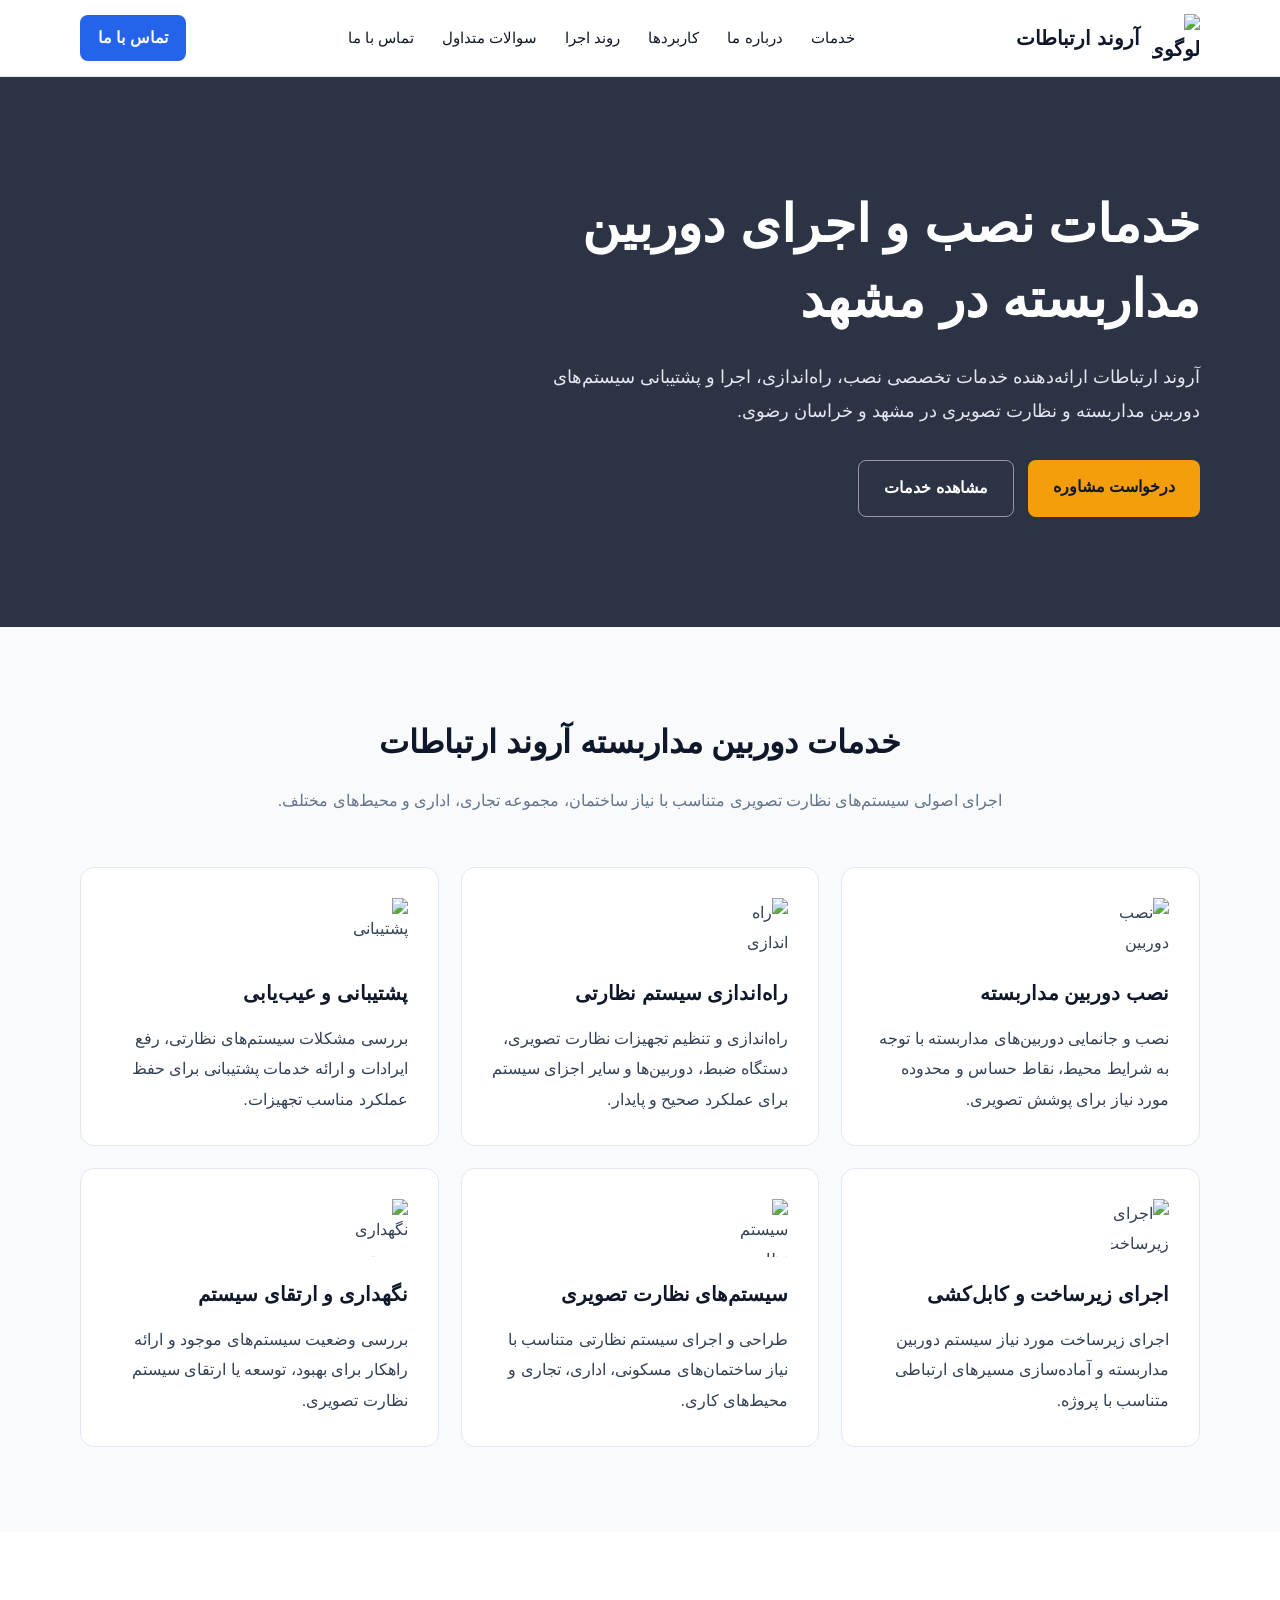
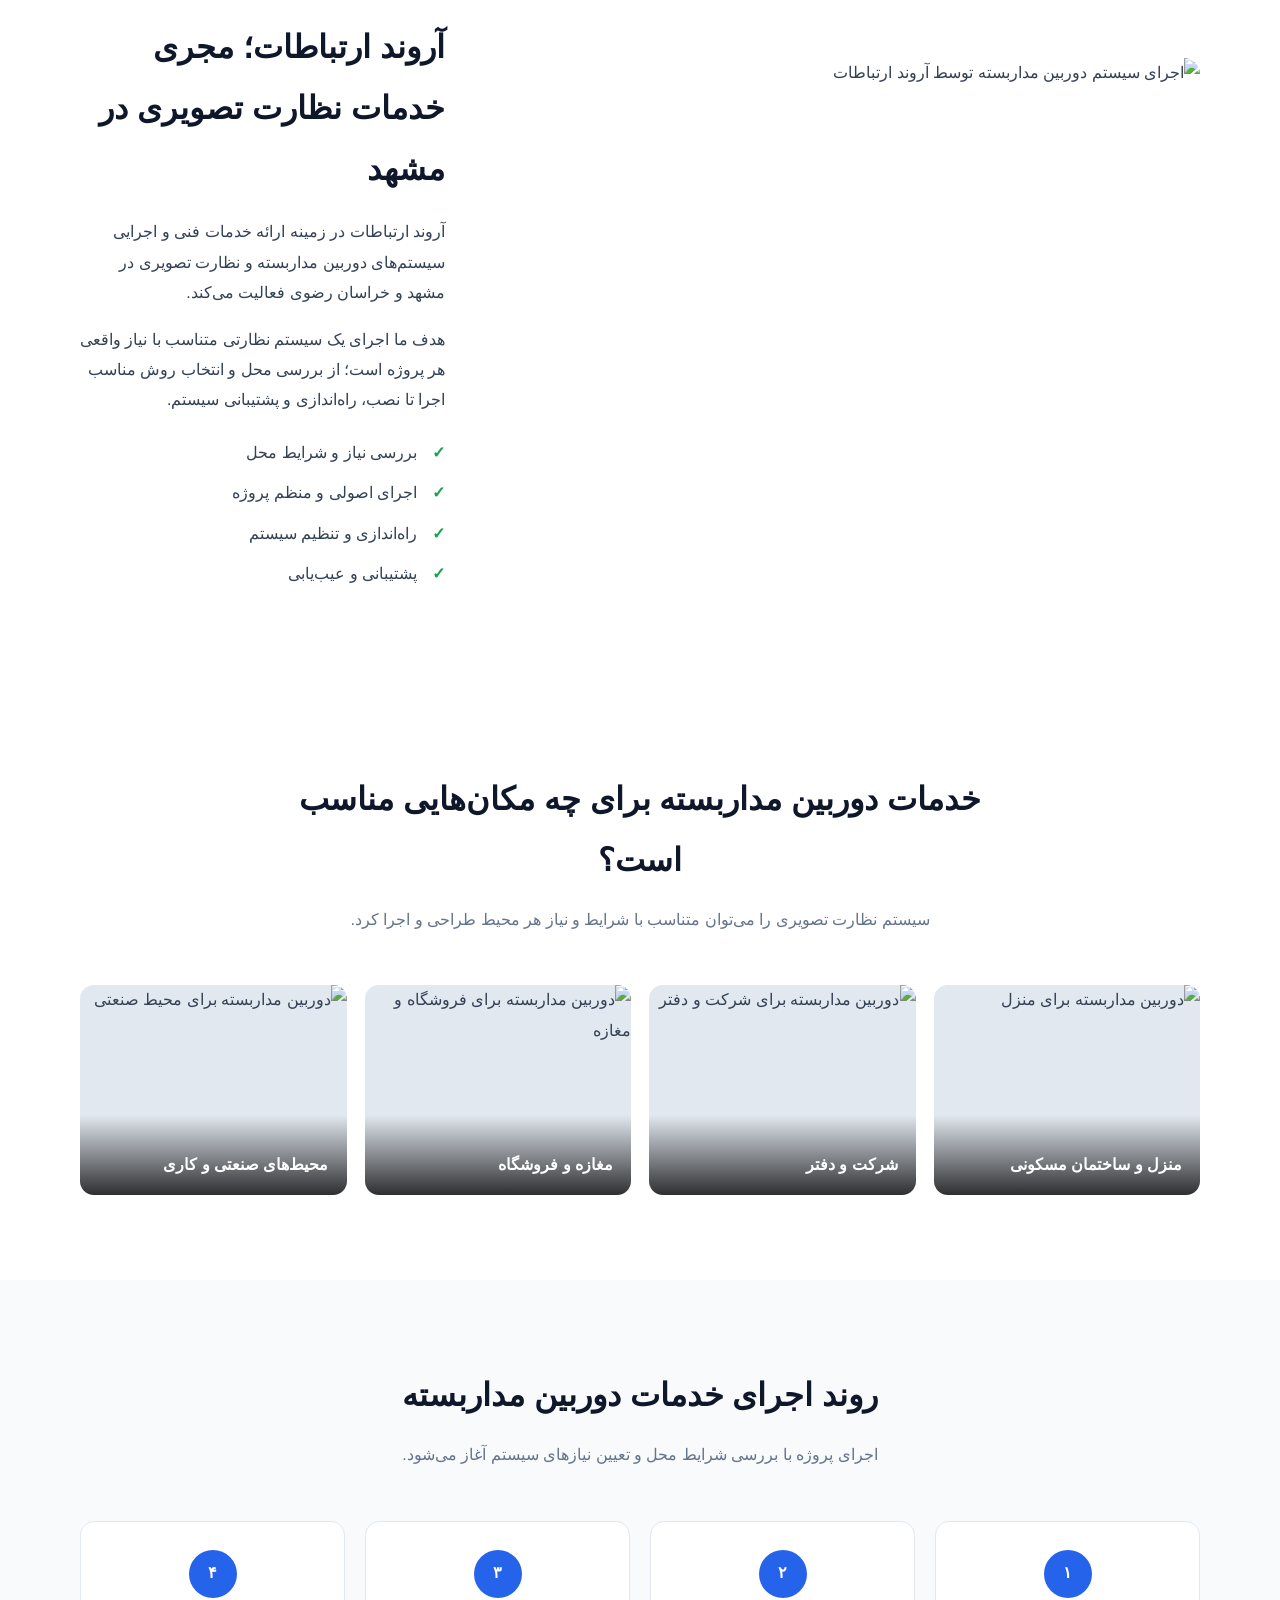
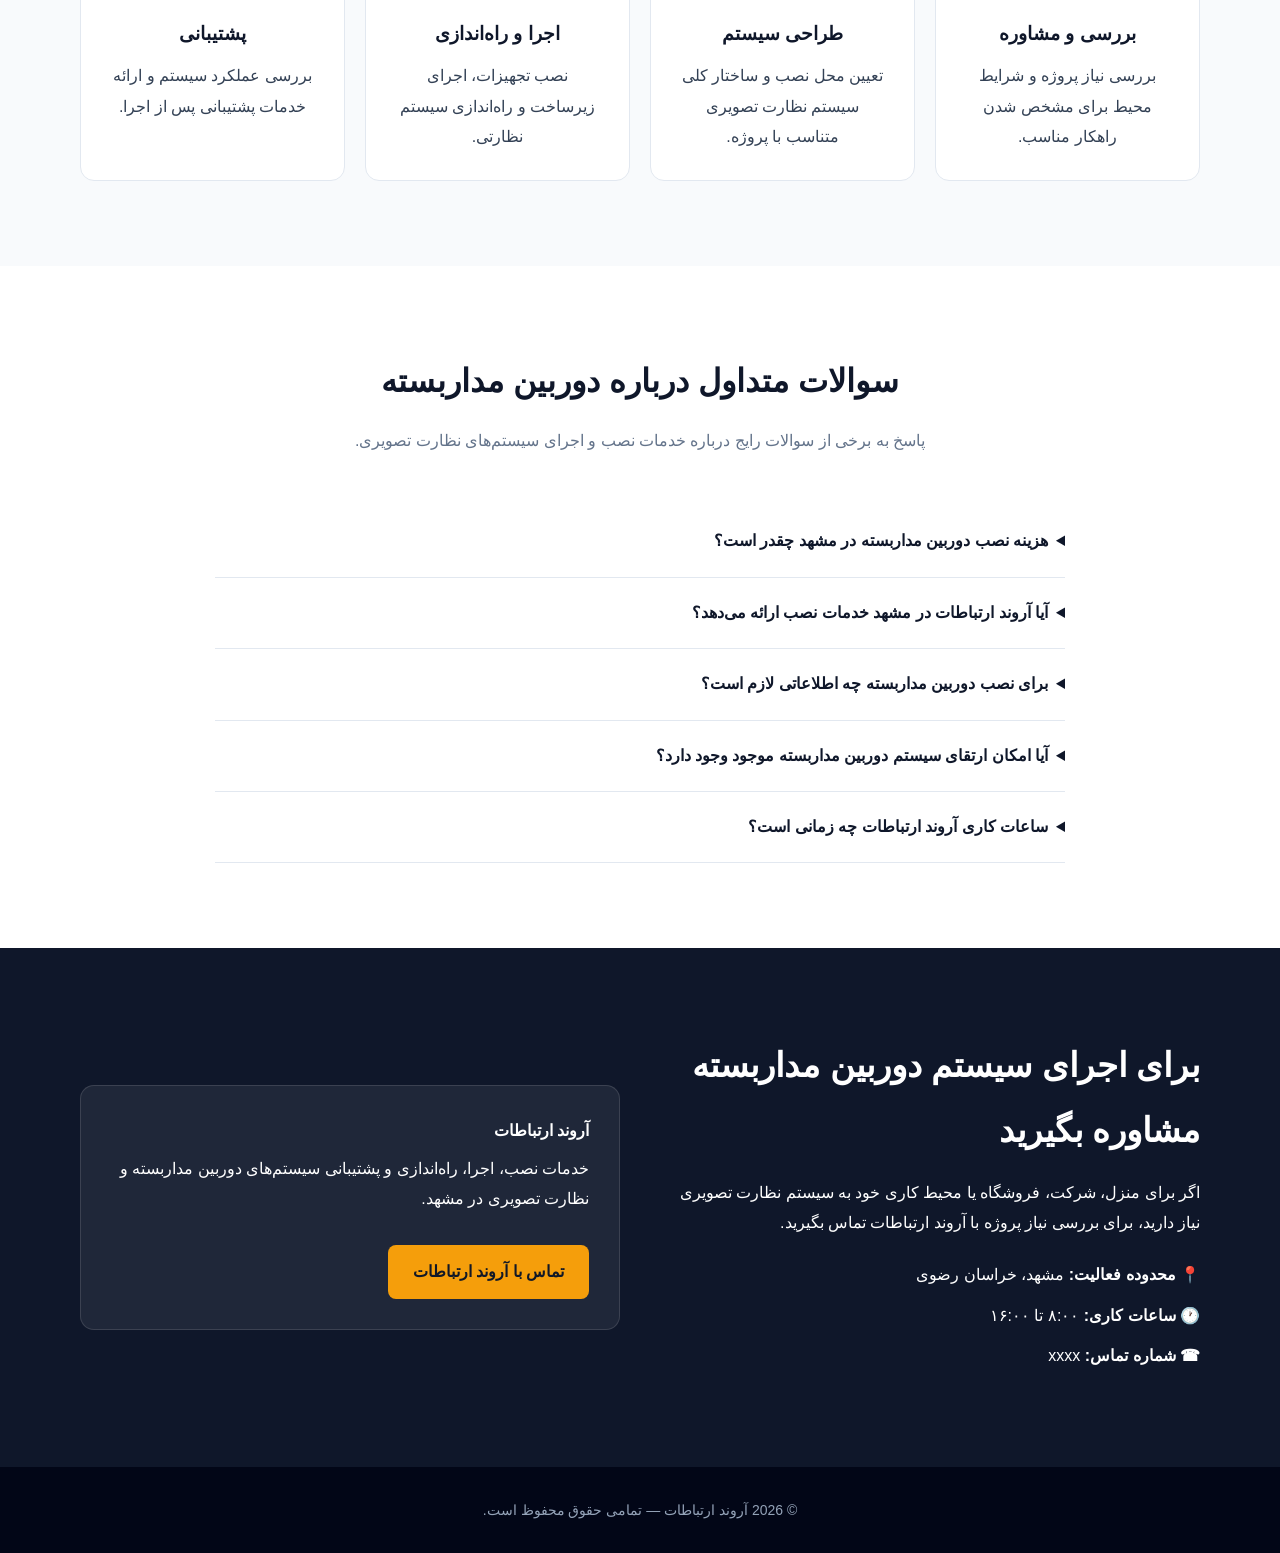
==== index.html @ c120fa7c "Update index.html" ====
<!DOCTYPE html>
<html lang="fa" dir="rtl">
<head>
    <meta charset="UTF-8">

    <!-- Mobile -->
    <meta name="viewport" content="width=device-width, initial-scale=1.0">

    <!-- SEO -->
    <title>آروند ارتباطات | نصب و اجرای دوربین مداربسته در مشهد</title>

    <meta name="description"
          content="آروند ارتباطات ارائه‌دهنده خدمات نصب، راه‌اندازی، پشتیبانی و اجرای سیستم‌های دوربین مداربسته و نظارت تصویری در مشهد و خراسان رضوی.">

    <meta name="keywords"
          content="دوربین مداربسته مشهد, نصب دوربین مداربسته مشهد, اجرای دوربین مداربسته, خدمات دوربین مداربسته, سیستم نظارت تصویری مشهد, نصب و راه اندازی دوربین مداربسته">

    <meta name="robots" content="index, follow">
    <meta name="author" content="آروند ارتباطات">

    <!-- Canonical
      <link rel="canonical" href="https://testsam136-prog.github.io/arvand/">

    <!-- Open Graph -->
    <meta property="og:type" content="website">
    <meta property="og:title"
          content="آروند ارتباطات | نصب و اجرای دوربین مداربسته در مشهد">
    <meta property="og:description"
          content="خدمات تخصصی نصب، اجرا و پشتیبانی سیستم‌های دوربین مداربسته در مشهد و خراسان رضوی.">
    <meta property="og:url" content="https://example.com/">
    <meta property="og:locale" content="fa_IR">
    <meta property="og:site_name" content="آروند ارتباطات">
    <meta property="og:image" content="https://example.com/imgs/cctv-installation.jpg">

    <!-- Twitter -->
    <meta name="twitter:card" content="summary_large_image">
    <meta name="twitter:title"
          content="آروند ارتباطات | دوربین مداربسته در مشهد">
    <meta name="twitter:description"
          content="نصب، اجرا و پشتیبانی سیستم‌های نظارت تصویری در مشهد.">
    <meta name="twitter:image"
          content="https://example.com/imgs/cctv-installation.jpg">

    <!-- Favicon -->
    <link rel="icon" href="/imgs/favicon.png">

    <!-- Schema.org / LocalBusiness -->
   <script type="application/ld+json">
{
  "@context": "https://schema.org",
  "@type": "LocalBusiness",
  "@id": "https://testsam136-prog.github.io/arvand/#business",
  "name": "آروند ارتباطات",
  "url": "https://testsam136-prog.github.io/arvand/",
  "image": "https://testsam136-prog.github.io/arvand/imgs/logo.png",
  "telephone": "xxxx",
  "address": {
    "@type": "PostalAddress",
    "addressLocality": "مشهد",
    "addressRegion": "خراسان رضوی",
    "addressCountry": "IR"
  },
  "areaServed": [
    {
      "@type": "City",
      "name": "مشهد"
    },
    {
      "@type": "AdministrativeArea",
      "name": "خراسان رضوی"
    }
  ],
  "openingHoursSpecification": [
    {
      "@type": "OpeningHoursSpecification",
      "dayOfWeek": [
        "Saturday",
        "Sunday",
        "Monday",
        "Tuesday",
        "Wednesday",
        "Thursday"
      ],
      "opens": "08:00",
      "closes": "16:00"
    }
  ]
}
</script>
      
     
       

    <!-- FAQ Schema -->
    <script type="application/ld+json">
    {
        "@context": "https://schema.org",
        "@type": "FAQPage",
        "mainEntity": [
            {
                "@type": "Question",
                "name": "آروند ارتباطات چه خدماتی ارائه می‌دهد؟",
                "acceptedAnswer": {
                    "@type": "Answer",
                    "text": "آروند ارتباطات در زمینه نصب، اجرا، راه‌اندازی، عیب‌یابی و پشتیبانی سیستم‌های دوربین مداربسته و نظارت تصویری در مشهد و خراسان رضوی فعالیت می‌کند."
                }
            },
            {
                "@type": "Question",
                "name": "آیا خدمات نصب دوربین مداربسته در مشهد ارائه می‌شود؟",
                "acceptedAnswer": {
                    "@type": "Answer",
                    "text": "بله، آروند ارتباطات خدمات نصب و راه‌اندازی سیستم‌های دوربین مداربسته را در مشهد ارائه می‌دهد."
                }
            },
            {
                "@type": "Question",
                "name": "ساعات کاری آروند ارتباطات چه زمانی است؟",
                "acceptedAnswer": {
                    "@type": "Answer",
                    "text": "ساعات کاری آروند ارتباطات از ساعت ۸ صبح تا ۱۶ بعدازظهر است."
                }
            }
        ]
    }
    </script>

    <!-- Styles -->
    <style>
        :root {
            --primary: #0f172a;
            --secondary: #2563eb;
            --accent: #f59e0b;
            --light: #f8fafc;
            --dark: #111827;
            --text: #334155;
            --white: #ffffff;
            --border: #e2e8f0;
        }

        * {
            margin: 0;
            padding: 0;
            box-sizing: border-box;
        }

        html {
            scroll-behavior: smooth;
        }

        body {
            font-family: Tahoma, Arial, sans-serif;
            background: var(--white);
            color: var(--text);
            line-height: 1.9;
        }

        img {
            max-width: 100%;
            height: auto;
            display: block;
        }

        a {
            color: inherit;
            text-decoration: none;
        }

        .container {
            width: min(1120px, 92%);
            margin: auto;
        }

        /* Header */

        header {
            background: var(--white);
            border-bottom: 1px solid var(--border);
            position: sticky;
            top: 0;
            z-index: 1000;
        }

        .navbar {
            min-height: 76px;
            display: flex;
            align-items: center;
            justify-content: space-between;
            gap: 30px;
        }

        .logo {
            display: flex;
            align-items: center;
            gap: 12px;
            font-weight: bold;
            font-size: 20px;
            color: var(--primary);
        }

        .logo img {
            width: 48px;
            height: 48px;
            object-fit: contain;
        }

        nav ul {
            display: flex;
            list-style: none;
            gap: 28px;
        }

        nav a {
            color: var(--dark);
            font-size: 15px;
            transition: .2s;
        }

        nav a:hover {
            color: var(--secondary);
        }

        .header-phone {
            background: var(--secondary);
            color: var(--white);
            padding: 8px 18px;
            border-radius: 8px;
            font-weight: bold;
        }

        /* Hero */

        .hero {
            background:
                linear-gradient(
                    rgba(15, 23, 42, .88),
                    rgba(15, 23, 42, .88)
                ),
                url('/imgs/hero-cctv.jpg') center/cover no-repeat;

            color: var(--white);
            padding: 110px 0;
        }

        .hero-content {
            max-width: 780px;
        }

        .hero h1 {
            font-size: clamp(30px, 5vw, 52px);
            line-height: 1.45;
            margin-bottom: 22px;
        }

        .hero p {
            font-size: 18px;
            color: #e2e8f0;
            margin-bottom: 32px;
            max-width: 700px;
        }

        .buttons {
            display: flex;
            flex-wrap: wrap;
            gap: 14px;
        }

        .btn {
            display: inline-block;
            padding: 12px 25px;
            border-radius: 8px;
            font-weight: bold;
            transition: .2s;
        }

        .btn-primary {
            background: var(--accent);
            color: #111827;
        }

        .btn-secondary {
            border: 1px solid rgba(255,255,255,.5);
            color: var(--white);
        }

        .btn:hover {
            transform: translateY(-2px);
        }

        /* Sections */

        section {
            padding: 85px 0;
        }

        .section-header {
            max-width: 750px;
            margin: 0 auto 50px;
            text-align: center;
        }

        .section-header h2 {
            font-size: 32px;
            color: var(--primary);
            margin-bottom: 14px;
        }

        .section-header p {
            color: #64748b;
        }

        /* Services */

        .services {
            background: var(--light);
        }

        .service-grid {
            display: grid;
            grid-template-columns: repeat(3, 1fr);
            gap: 22px;
        }

        .service-card {
            background: var(--white);
            border: 1px solid var(--border);
            border-radius: 14px;
            padding: 30px;
            transition: .25s;
        }

        .service-card:hover {
            transform: translateY(-5px);
            box-shadow: 0 15px 35px rgba(15, 23, 42, .08);
        }

        .service-card img {
            width: 58px;
            height: 58px;
            object-fit: contain;
            margin-bottom: 18px;
        }

        .service-card h3 {
            color: var(--primary);
            font-size: 20px;
            margin-bottom: 12px;
        }

        /* About */

        .about-grid {
            display: grid;
            grid-template-columns: 1fr 1fr;
            align-items: center;
            gap: 55px;
        }

        .about-image img {
            border-radius: 16px;
        }

        .about-content h2 {
            color: var(--primary);
            font-size: 32px;
            margin-bottom: 18px;
        }

        .about-content p {
            margin-bottom: 16px;
        }

        .check-list {
            list-style: none;
            margin-top: 22px;
        }

        .check-list li {
            margin-bottom: 10px;
            padding-right: 28px;
            position: relative;
        }

        .check-list li::before {
            content: "✓";
            position: absolute;
            right: 0;
            color: #16a34a;
            font-weight: bold;
        }

        /* Applications */

        .application-grid {
            display: grid;
            grid-template-columns: repeat(4, 1fr);
            gap: 18px;
        }

        .application {
            position: relative;
            overflow: hidden;
            border-radius: 14px;
            min-height: 210px;
            background: #e2e8f0;
        }

        .application img {
            width: 100%;
            height: 100%;
            min-height: 210px;
            object-fit: cover;
        }

        .application span {
            position: absolute;
            bottom: 0;
            right: 0;
            left: 0;
            padding: 35px 18px 15px;
            color: var(--white);
            font-weight: bold;
            background: linear-gradient(transparent, rgba(0,0,0,.8));
        }

        /* Process */

        .process {
            background: var(--light);
        }

        .process-grid {
            display: grid;
            grid-template-columns: repeat(4, 1fr);
            gap: 20px;
        }

        .process-card {
            background: var(--white);
            border: 1px solid var(--border);
            border-radius: 14px;
            padding: 28px;
            text-align: center;
        }

        .process-number {
            width: 48px;
            height: 48px;
            border-radius: 50%;
            background: var(--secondary);
            color: var(--white);
            display: grid;
            place-items: center;
            margin: 0 auto 18px;
            font-weight: bold;
        }

        .process-card h3 {
            color: var(--primary);
            margin-bottom: 10px;
        }

        /* FAQ */

        .faq {
            max-width: 850px;
            margin: auto;
        }

        details {
            border-bottom: 1px solid var(--border);
            padding: 20px 0;
        }

        summary {
            cursor: pointer;
            font-weight: bold;
            color: var(--primary);
        }

        details p {
            padding-top: 14px;
            color: #64748b;
        }

        /* Contact */

        .contact {
            background: var(--primary);
            color: var(--white);
        }

        .contact-grid {
            display: grid;
            grid-template-columns: 1fr 1fr;
            gap: 40px;
            align-items: center;
        }

        .contact h2 {
            font-size: 34px;
            margin-bottom: 15px;
        }

        .contact-info {
            margin-top: 22px;
        }

        .contact-info div {
            margin-bottom: 10px;
        }

        .contact-card {
            background: rgba(255,255,255,.07);
            border: 1px solid rgba(255,255,255,.12);
            padding: 30px;
            border-radius: 14px;
        }

        .contact-card strong {
            display: block;
            margin-bottom: 8px;
        }

        /* Footer */

        footer {
            background: #020617;
            color: #94a3b8;
            padding: 30px 0;
            text-align: center;
            font-size: 14px;
        }

        /* Responsive */

        @media (max-width: 900px) {
            .service-grid {
                grid-template-columns: repeat(2, 1fr);
            }

            .application-grid,
            .process-grid {
                grid-template-columns: repeat(2, 1fr);
            }

            .about-grid,
            .contact-grid {
                grid-template-columns: 1fr;
            }

            nav {
                display: none;
            }
        }

        @media (max-width: 600px) {
            .hero {
                padding: 75px 0;
            }

            section {
                padding: 60px 0;
            }

            .service-grid,
            .application-grid,
            .process-grid {
                grid-template-columns: 1fr;
            }

            .header-phone {
                display: none;
            }

            .navbar {
                min-height: 65px;
            }
        }
    </style>
</head>

<body>

<!-- Header -->
<header>
    <div class="container navbar">

        <a href="/" class="logo" aria-label="آروند ارتباطات">
            <img src="/imgs/logo.png"
                 alt="لوگوی آروند ارتباطات"
                 width="48"
                 height="48">
            <span>آروند ارتباطات</span>
        </a>

        <nav aria-label="منوی اصلی">
            <ul>
                <li><a href="#services">خدمات</a></li>
                <li><a href="#about">درباره ما</a></li>
                <li><a href="#applications">کاربردها</a></li>
                <li><a href="#process">روند اجرا</a></li>
                <li><a href="#faq">سوالات متداول</a></li>
                <li><a href="#contact">تماس با ما</a></li>
            </ul>
        </nav>

        <a href="tel:xxxx" class="header-phone">
            تماس با ما
        </a>

    </div>
</header>


<!-- Hero -->
<main>

<section class="hero">

    <div class="container">

        <div class="hero-content">

            <h1>
                خدمات نصب و اجرای دوربین مداربسته در مشهد
            </h1>

            <p>
                آروند ارتباطات ارائه‌دهنده خدمات تخصصی نصب،
                راه‌اندازی، اجرا و پشتیبانی سیستم‌های دوربین
                مداربسته و نظارت تصویری در مشهد و خراسان رضوی.
            </p>

            <div class="buttons">

                <a href="tel:xxxx"
                   class="btn btn-primary">
                    درخواست مشاوره
                </a>

                <a href="#services"
                   class="btn btn-secondary">
                    مشاهده خدمات
                </a>

            </div>

        </div>

    </div>

</section>


<!-- Services -->
<section id="services" class="services">

    <div class="container">

        <div class="section-header">

            <h2>خدمات دوربین مداربسته آروند ارتباطات</h2>

            <p>
                اجرای اصولی سیستم‌های نظارت تصویری متناسب با
                نیاز ساختمان، مجموعه تجاری، اداری و محیط‌های مختلف.
            </p>

        </div>


        <div class="service-grid">

            <article class="service-card">

                <img src="/imgs/service-installation.png"
                     alt="نصب دوربین مداربسته در مشهد"
                     loading="lazy"
                     width="58"
                     height="58">

                <h3>نصب دوربین مداربسته</h3>

                <p>
                    نصب و جانمایی دوربین‌های مداربسته با توجه به
                    شرایط محیط، نقاط حساس و محدوده مورد نیاز برای
                    پوشش تصویری.
                </p>

            </article>


            <article class="service-card">

                <img src="/imgs/service-setup.png"
                     alt="راه اندازی سیستم دوربین مداربسته"
                     loading="lazy"
                     width="58"
                     height="58">

                <h3>راه‌اندازی سیستم نظارتی</h3>

                <p>
                    راه‌اندازی و تنظیم تجهیزات نظارت تصویری،
                    دستگاه ضبط، دوربین‌ها و سایر اجزای سیستم
                    برای عملکرد صحیح و پایدار.
                </p>

            </article>


            <article class="service-card">

                <img src="/imgs/service-support.png"
                     alt="پشتیبانی دوربین مداربسته"
                     loading="lazy"
                     width="58"
                     height="58">

                <h3>پشتیبانی و عیب‌یابی</h3>

                <p>
                    بررسی مشکلات سیستم‌های نظارتی، رفع ایرادات
                    و ارائه خدمات پشتیبانی برای حفظ عملکرد مناسب
                    تجهیزات.
                </p>

            </article>


            <article class="service-card">

                <img src="/imgs/service-network.png"
                     alt="اجرای زیرساخت دوربین مداربسته"
                     loading="lazy"
                     width="58"
                     height="58">

                <h3>اجرای زیرساخت و کابل‌کشی</h3>

                <p>
                    اجرای زیرساخت مورد نیاز سیستم دوربین مداربسته
                    و آماده‌سازی مسیرهای ارتباطی متناسب با پروژه.
                </p>

            </article>


            <article class="service-card">

                <img src="/imgs/service-monitoring.png"
                     alt="سیستم نظارت تصویری"
                     loading="lazy"
                     width="58"
                     height="58">

                <h3>سیستم‌های نظارت تصویری</h3>

                <p>
                    طراحی و اجرای سیستم نظارتی متناسب با نیاز
                    ساختمان‌های مسکونی، اداری، تجاری و محیط‌های
                    کاری.
                </p>

            </article>


            <article class="service-card">

                <img src="/imgs/service-maintenance.png"
                     alt="نگهداری سیستم دوربین مداربسته"
                     loading="lazy"
                     width="58"
                     height="58">

                <h3>نگهداری و ارتقای سیستم</h3>

                <p>
                    بررسی وضعیت سیستم‌های موجود و ارائه راهکار
                    برای بهبود، توسعه یا ارتقای سیستم نظارت تصویری.
                </p>

            </article>

        </div>

    </div>

</section>


<!-- About -->
<section id="about">

    <div class="container">

        <div class="about-grid">

            <div class="about-image">

                <img src="/imgs/about-cctv.jpg"
                     alt="اجرای سیستم دوربین مداربسته توسط آروند ارتباطات"
                     loading="lazy"
                     width="700"
                     height="500">

            </div>


            <div class="about-content">

                <h2>آروند ارتباطات؛ مجری خدمات نظارت تصویری در مشهد</h2>

                <p>
                    آروند ارتباطات در زمینه ارائه خدمات فنی و اجرایی
                    سیستم‌های دوربین مداربسته و نظارت تصویری در مشهد
                    و خراسان رضوی فعالیت می‌کند.
                </p>

                <p>
                    هدف ما اجرای یک سیستم نظارتی متناسب با نیاز واقعی
                    هر پروژه است؛ از بررسی محل و انتخاب روش مناسب اجرا
                    تا نصب، راه‌اندازی و پشتیبانی سیستم.
                </p>

                <ul class="check-list">

                    <li>بررسی نیاز و شرایط محل</li>

                    <li>اجرای اصولی و منظم پروژه</li>

                    <li>راه‌اندازی و تنظیم سیستم</li>

                    <li>پشتیبانی و عیب‌یابی</li>

                </ul>

            </div>

        </div>

    </div>

</section>


<!-- Applications -->
<section id="applications">

    <div class="container">

        <div class="section-header">

            <h2>خدمات دوربین مداربسته برای چه مکان‌هایی مناسب است؟</h2>

            <p>
                سیستم نظارت تصویری را می‌توان متناسب با شرایط
                و نیاز هر محیط طراحی و اجرا کرد.
            </p>

        </div>


        <div class="application-grid">

            <div class="application">

                <img src="/imgs/home-cctv.jpg"
                     alt="دوربین مداربسته برای منزل"
                     loading="lazy"
                     width="500"
                     height="350">

                <span>منزل و ساختمان مسکونی</span>

            </div>


            <div class="application">

                <img src="/imgs/office-cctv.jpg"
                     alt="دوربین مداربسته برای شرکت و دفتر"
                     loading="lazy"
                     width="500"
                     height="350">

                <span>شرکت و دفتر</span>

            </div>


            <div class="application">

                <img src="/imgs/store-cctv.jpg"
                     alt="دوربین مداربسته برای فروشگاه و مغازه"
                     loading="lazy"
                     width="500"
                     height="350">

                <span>مغازه و فروشگاه</span>

            </div>


            <div class="application">

                <img src="/imgs/industrial-cctv.jpg"
                     alt="دوربین مداربسته برای محیط صنعتی"
                     loading="lazy"
                     width="500"
                     height="350">

                <span>محیط‌های صنعتی و کاری</span>

            </div>

        </div>

    </div>

</section>


<!-- Process -->
<section id="process" class="process">

    <div class="container">

        <div class="section-header">

            <h2>روند اجرای خدمات دوربین مداربسته</h2>

            <p>
                اجرای پروژه با بررسی شرایط محل و تعیین نیازهای
                سیستم آغاز می‌شود.
            </p>

        </div>


        <div class="process-grid">

            <article class="process-card">

                <div class="process-number">۱</div>

                <h3>بررسی و مشاوره</h3>

                <p>
                    بررسی نیاز پروژه و شرایط محیط برای مشخص شدن
                    راهکار مناسب.
                </p>

            </article>


            <article class="process-card">

                <div class="process-number">۲</div>

                <h3>طراحی سیستم</h3>

                <p>
                    تعیین محل نصب و ساختار کلی سیستم نظارت تصویری
                    متناسب با پروژه.
                </p>

            </article>


            <article class="process-card">

                <div class="process-number">۳</div>

                <h3>اجرا و راه‌اندازی</h3>

                <p>
                    نصب تجهیزات، اجرای زیرساخت و راه‌اندازی
                    سیستم نظارتی.
                </p>

            </article>


            <article class="process-card">

                <div class="process-number">۴</div>

                <h3>پشتیبانی</h3>

                <p>
                    بررسی عملکرد سیستم و ارائه خدمات پشتیبانی
                    پس از اجرا.
                </p>

            </article>

        </div>

    </div>

</section>


<!-- FAQ -->
<section id="faq">

    <div class="container">

        <div class="section-header">

            <h2>سوالات متداول درباره دوربین مداربسته</h2>

            <p>
                پاسخ به برخی از سوالات رایج درباره خدمات نصب و اجرای
                سیستم‌های نظارت تصویری.
            </p>

        </div>


        <div class="faq">

            <details>
                <summary>
                    هزینه نصب دوربین مداربسته در مشهد چقدر است؟
                </summary>

                <p>
                    هزینه اجرای سیستم دوربین مداربسته به عواملی مانند
                    تعداد دوربین‌ها، نوع سیستم، شرایط محل، زیرساخت،
                    کابل‌کشی و تجهیزات مورد استفاده بستگی دارد.
                    برای برآورد دقیق، ابتدا باید شرایط پروژه بررسی شود.
                </p>
            </details>


            <details>
                <summary>
                    آیا آروند ارتباطات در مشهد خدمات نصب ارائه می‌دهد؟
                </summary>

                <p>
                    بله. آروند ارتباطات خدمات نصب، راه‌اندازی و
                    پشتیبانی سیستم‌های دوربین مداربسته را در مشهد
                    و محدوده خراسان رضوی ارائه می‌دهد.
                </p>
            </details>


            <details>
                <summary>
                    برای نصب دوربین مداربسته چه اطلاعاتی لازم است؟
                </summary>

                <p>
                    نوع ساختمان، متراژ، تعداد نقاط مورد نیاز برای
                    نظارت، شرایط نور محیط و نحوه اجرای زیرساخت از
                    مهم‌ترین مواردی هستند که برای طراحی سیستم باید
                    بررسی شوند.
                </p>
            </details>


            <details>
                <summary>
                    آیا امکان ارتقای سیستم دوربین مداربسته موجود وجود دارد؟
                </summary>

                <p>
                    در بسیاری از پروژه‌ها امکان توسعه یا ارتقای
                    سیستم موجود وجود دارد. ابتدا وضعیت تجهیزات و
                    زیرساخت فعلی بررسی می‌شود و سپس راهکار مناسب
                    پیشنهاد خواهد شد.
                </p>
            </details>


            <details>
                <summary>
                    ساعات کاری آروند ارتباطات چه زمانی است؟
                </summary>

                <p>
                    ساعات کاری آروند ارتباطات از ساعت ۸ صبح تا
                    ۱۶ بعدازظهر است.
                </p>
            </details>

        </div>

    </div>

</section>


<!-- Contact -->
<section id="contact" class="contact">

    <div class="container">

        <div class="contact-grid">

            <div>

                <h2>برای اجرای سیستم دوربین مداربسته مشاوره بگیرید</h2>

                <p>
                    اگر برای منزل، شرکت، فروشگاه یا محیط کاری خود
                    به سیستم نظارت تصویری نیاز دارید، برای بررسی
                    نیاز پروژه با آروند ارتباطات تماس بگیرید.
                </p>

                <div class="contact-info">

                    <div>
                        <strong>📍 محدوده فعالیت:</strong>
                        مشهد، خراسان رضوی
                    </div>

                    <div>
                        <strong>🕐 ساعات کاری:</strong>
                        ۸:۰۰ تا ۱۶:۰۰
                    </div>

                    <div>
                        <strong>☎ شماره تماس:</strong>
                        xxxx
                    </div>

                </div>

            </div>


            <div class="contact-card">

                <strong>آروند ارتباطات</strong>

                <p>
                    خدمات نصب، اجرا، راه‌اندازی و پشتیبانی
                    سیستم‌های دوربین مداربسته و نظارت تصویری
                    در مشهد.
                </p>

                <br>

                <a href="tel:xxxx"
                   class="btn btn-primary">
                    تماس با آروند ارتباطات
                </a>

            </div>

        </div>

    </div>

</section>

</main>


<!-- Footer -->
<footer>

    <div class="container">

        <p>
            © <span id="year"></span>
            آروند ارتباطات — تمامی حقوق محفوظ است.
        </p>

    </div>

</footer>


<script>
    document.getElementById("year").textContent =
        new Date().getFullYear();
</script>

</body>
</html>
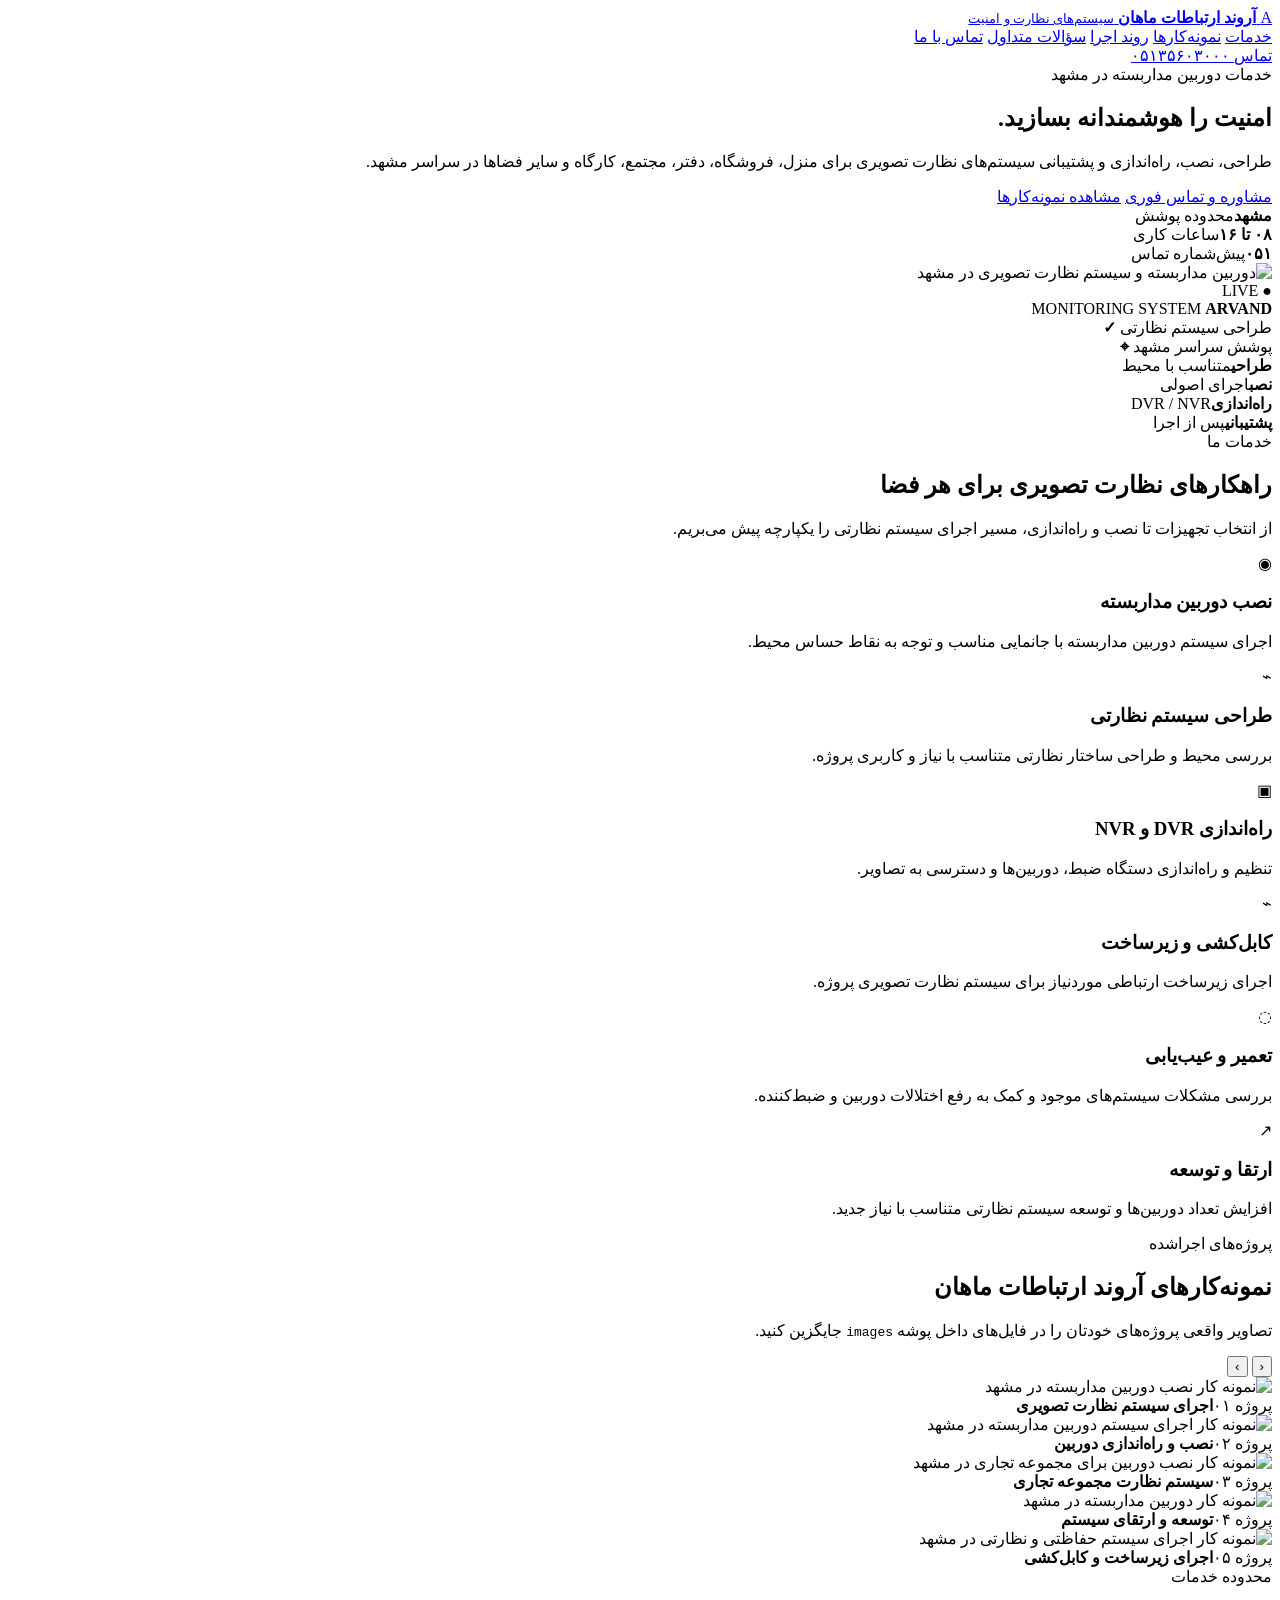
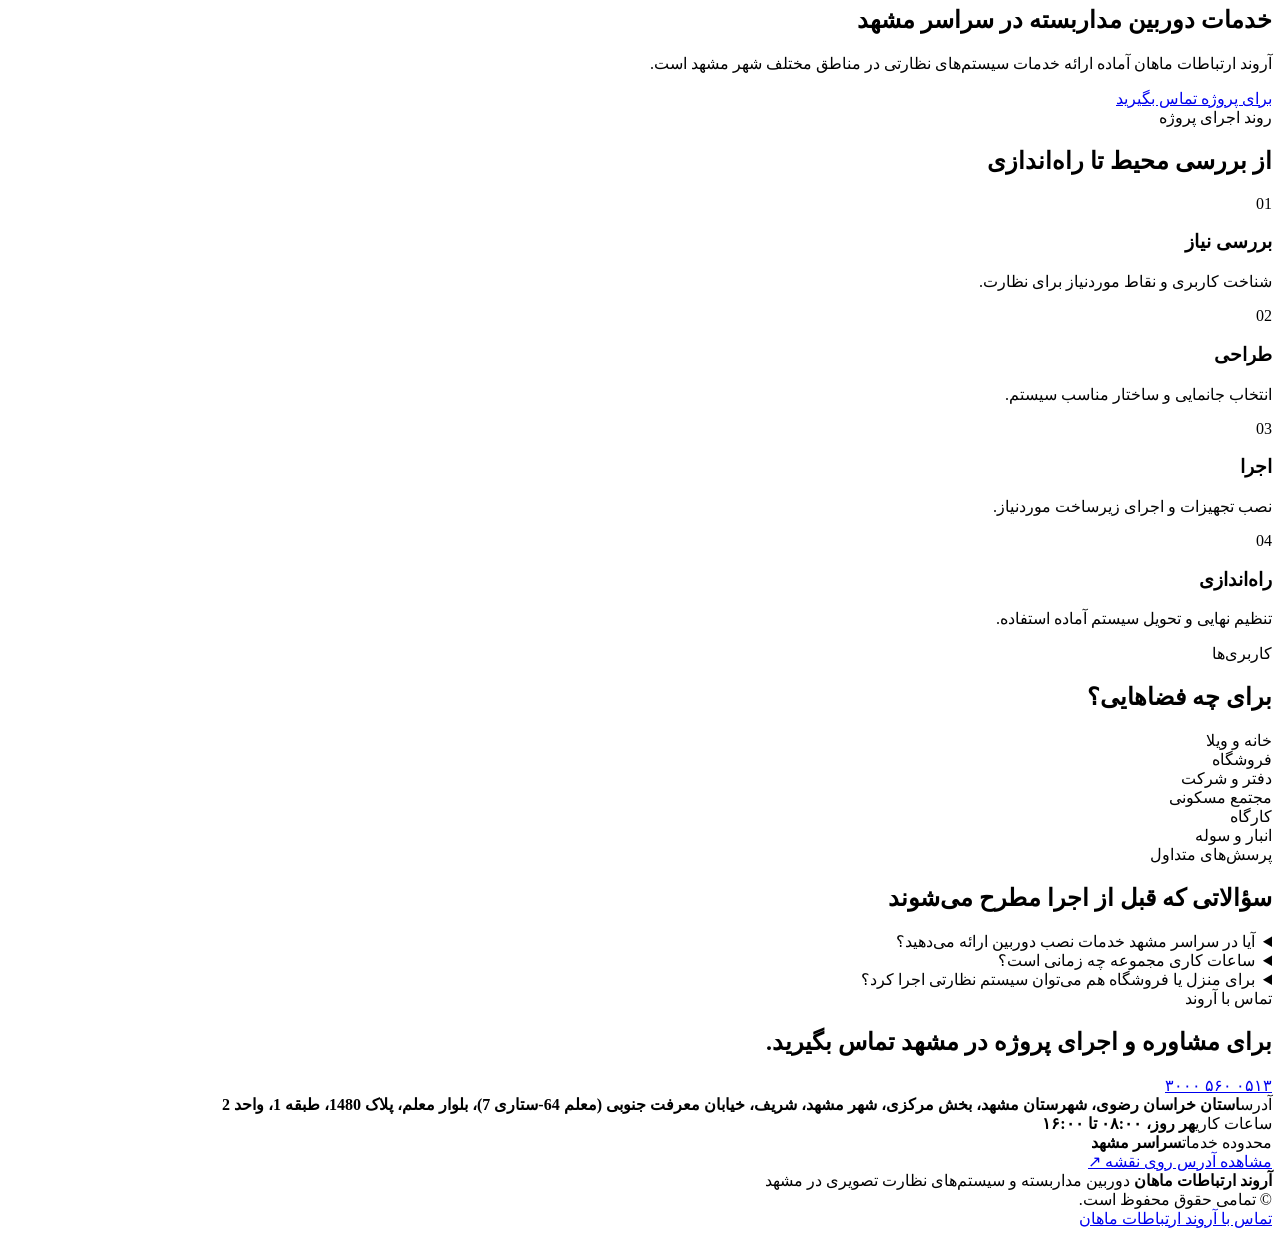
==== commit f749e69e: "Update index.html" ====
--- a/index.html
+++ b/index.html
@@ -1,1189 +1,364 @@
-
-<!DOCTYPE html>
+<!doctype html>
 <html lang="fa" dir="rtl">
 <head>
-    <meta charset="UTF-8">
-
-    <!-- Mobile -->
-    <meta name="viewport" content="width=device-width, initial-scale=1.0">
-
-    <!-- SEO -->
-    <title>آروند ارتباطات | نصب و اجرای دوربین مداربسته در مشهد</title>
-
-    <meta name="description"
-          content="آروند ارتباطات ارائه‌دهنده خدمات نصب، راه‌اندازی، پشتیبانی و اجرای سیستم‌های دوربین مداربسته و نظارت تصویری در مشهد و خراسان رضوی.">
-
-    <meta name="keywords"
-          content="دوربین مداربسته مشهد, نصب دوربین مداربسته مشهد, اجرای دوربین مداربسته, خدمات دوربین مداربسته, سیستم نظارت تصویری مشهد, نصب و راه اندازی دوربین مداربسته">
-
-    <meta name="robots" content="index, follow">
-    <meta name="author" content="آروند ارتباطات">
-
-    <!-- Canonical
-      <link rel="canonical" href="https://testsam136-prog.github.io/arvand/">
-
-    <!-- Open Graph -->
-    <meta property="og:type" content="website">
-    <meta property="og:title"
-          content="آروند ارتباطات | نصب و اجرای دوربین مداربسته در مشهد">
-    <meta property="og:description"
-          content="خدمات تخصصی نصب، اجرا و پشتیبانی سیستم‌های دوربین مداربسته در مشهد و خراسان رضوی.">
-    <meta property="og:url" content="https://example.com/">
-    <meta property="og:locale" content="fa_IR">
-    <meta property="og:site_name" content="آروند ارتباطات">
-    <meta property="og:image" content="https://example.com/imgs/cctv-installation.jpg">
-
-    <!-- Twitter -->
-    <meta name="twitter:card" content="summary_large_image">
-    <meta name="twitter:title"
-          content="آروند ارتباطات | دوربین مداربسته در مشهد">
-    <meta name="twitter:description"
-          content="نصب، اجرا و پشتیبانی سیستم‌های نظارت تصویری در مشهد.">
-    <meta name="twitter:image"
-          content="https://example.com/imgs/cctv-installation.jpg">
-
-    <!-- Favicon -->
-    <link rel="icon" href="/imgs/favicon.png">
-
-    <!-- Schema.org / LocalBusiness -->
-   <script type="application/ld+json">
-{
-  "@context": "https://schema.org",
-  "@type": "LocalBusiness",
-  "@id": "https://testsam136-prog.github.io/arvand/#business",
-  "name": "آروند ارتباطات",
-  "url": "https://testsam136-prog.github.io/arvand/",
-  "image": "https://testsam136-prog.github.io/arvand/imgs/logo.png",
-  "telephone": "xxxx",
-  "address": {
-    "@type": "PostalAddress",
-    "addressLocality": "مشهد",
-    "addressRegion": "خراسان رضوی",
-    "addressCountry": "IR"
-  },
-  "areaServed": [
-    {
+  <meta charset="utf-8">
+  <meta name="viewport" content="width=device-width, initial-scale=1, viewport-fit=cover">
+
+  <title>دوربین مداربسته در مشهد | نصب و اجرای سیستم نظارتی | آروند ارتباطات ماهان</title>
+  <meta name="description" content="آروند ارتباطات ماهان؛ ارائه خدمات طراحی، نصب، راه‌اندازی و پشتیبانی دوربین مداربسته و سیستم‌های نظارت تصویری در سراسر مشهد. تماس: 05135603000">
+  <meta name="robots" content="index, follow, max-image-preview:large, max-snippet:-1, max-video-preview:-1">
+  <meta name="author" content="آروند ارتباطات ماهان">
+  <meta name="theme-color" content="#07111f">
+
+  <link rel="canonical" href="https://testsam136-prog.github.io/arvand/">
+  <link rel="sitemap" type="application/xml" href="https://testsam136-prog.github.io/arvand/sitemap.xml">
+
+  <meta property="og:type" content="website">
+  <meta property="og:locale" content="fa_IR">
+  <meta property="og:site_name" content="آروند ارتباطات ماهان">
+  <meta property="og:title" content="دوربین مداربسته در مشهد | آروند ارتباطات ماهان">
+  <meta property="og:description" content="طراحی، نصب، اجرا و پشتیبانی سیستم‌های نظارت تصویری در سراسر مشهد.">
+  <meta property="og:url" content="https://testsam136-prog.github.io/arvand/">
+  <meta property="og:image" content="https://testsam136-prog.github.io/arvand/images/og-cover.jpg">
+
+  <meta name="twitter:card" content="summary_large_image">
+  <meta name="twitter:title" content="دوربین مداربسته در مشهد | آروند ارتباطات ماهان">
+  <meta name="twitter:description" content="طراحی، نصب و اجرای سیستم‌های نظارت تصویری در مشهد.">
+  <meta name="twitter:image" content="https://testsam136-prog.github.io/arvand/images/og-cover.jpg">
+
+  <link rel="preconnect" href="https://fonts.googleapis.com">
+  <link rel="preconnect" href="https://fonts.gstatic.com" crossorigin>
+  <link href="https://fonts.googleapis.com/css2?family=Vazirmatn:wght@400;500;600;700;800;900&display=swap" rel="stylesheet">
+  <link rel="stylesheet" href="style.css">
+
+  <script type="application/ld+json">
+  {
+    "@context": "https://schema.org",
+    "@type": ["LocalBusiness", "SecuritySystemSupplier"],
+    "@id": "https://testsam136-prog.github.io/arvand/#business",
+    "name": "آروند ارتباطات ماهان",
+    "url": "https://testsam136-prog.github.io/arvand/",
+    "telephone": "+985135603000",
+    "description": "ارائه خدمات طراحی، نصب، راه‌اندازی و پشتیبانی دوربین مداربسته و سیستم‌های نظارت تصویری در مشهد.",
+    "priceRange": "$$",
+    "areaServed": {
       "@type": "City",
       "name": "مشهد"
     },
-    {
-      "@type": "AdministrativeArea",
-      "name": "خراسان رضوی"
-    }
-  ],
-  "openingHoursSpecification": [
-    {
+    "address": {
+      "@type": "PostalAddress",
+      "streetAddress": "خیابان معرفت جنوبی (معلم 64-ستاری 7)، بلوار معلم، پلاک 1480، طبقه 1، واحد 2",
+      "addressLocality": "مشهد",
+      "addressRegion": "خراسان رضوی",
+      "addressCountry": "IR"
+    },
+    "openingHoursSpecification": [{
       "@type": "OpeningHoursSpecification",
       "dayOfWeek": [
-        "Saturday",
-        "Sunday",
-        "Monday",
-        "Tuesday",
-        "Wednesday",
-        "Thursday"
+        "Monday", "Tuesday", "Wednesday", "Thursday", "Friday", "Saturday", "Sunday"
       ],
       "opens": "08:00",
       "closes": "16:00"
+    }],
+    "hasOfferCatalog": {
+      "@type": "OfferCatalog",
+      "name": "خدمات دوربین مداربسته و سیستم‌های نظارتی",
+      "itemListElement": [
+        {"@type":"Offer","itemOffered":{"@type":"Service","name":"نصب دوربین مداربسته در مشهد"}},
+        {"@type":"Offer","itemOffered":{"@type":"Service","name":"طراحی سیستم نظارت تصویری"}},
+        {"@type":"Offer","itemOffered":{"@type":"Service","name":"راه‌اندازی DVR و NVR"}},
+        {"@type":"Offer","itemOffered":{"@type":"Service","name":"کابل‌کشی و زیرساخت دوربین"}},
+        {"@type":"Offer","itemOffered":{"@type":"Service","name":"تعمیر و عیب‌یابی سیستم نظارتی"}}
+      ]
     }
-  ]
-}
-</script>
-      
-     
-       
-
-    <!-- FAQ Schema -->
-    <script type="application/ld+json">
-    {
-        "@context": "https://schema.org",
-        "@type": "FAQPage",
-        "mainEntity": [
-            {
-                "@type": "Question",
-                "name": "آروند ارتباطات چه خدماتی ارائه می‌دهد؟",
-                "acceptedAnswer": {
-                    "@type": "Answer",
-                    "text": "آروند ارتباطات در زمینه نصب، اجرا، راه‌اندازی، عیب‌یابی و پشتیبانی سیستم‌های دوربین مداربسته و نظارت تصویری در مشهد و خراسان رضوی فعالیت می‌کند."
-                }
-            },
-            {
-                "@type": "Question",
-                "name": "آیا خدمات نصب دوربین مداربسته در مشهد ارائه می‌شود؟",
-                "acceptedAnswer": {
-                    "@type": "Answer",
-                    "text": "بله، آروند ارتباطات خدمات نصب و راه‌اندازی سیستم‌های دوربین مداربسته را در مشهد ارائه می‌دهد."
-                }
-            },
-            {
-                "@type": "Question",
-                "name": "ساعات کاری آروند ارتباطات چه زمانی است؟",
-                "acceptedAnswer": {
-                    "@type": "Answer",
-                    "text": "ساعات کاری آروند ارتباطات از ساعت ۸ صبح تا ۱۶ بعدازظهر است."
-                }
-            }
-        ]
-    }
-    </script>
-
-    <!-- Styles -->
-    <style>
-        :root {
-            --primary: #0f172a;
-            --secondary: #2563eb;
-            --accent: #f59e0b;
-            --light: #f8fafc;
-            --dark: #111827;
-            --text: #334155;
-            --white: #ffffff;
-            --border: #e2e8f0;
+  }
+  </script>
+
+  <script type="application/ld+json">
+  {
+    "@context": "https://schema.org",
+    "@type": "FAQPage",
+    "mainEntity": [
+      {
+        "@type": "Question",
+        "name": "آیا خدمات نصب دوربین مداربسته در سراسر مشهد ارائه می‌شود؟",
+        "acceptedAnswer": {
+          "@type": "Answer",
+          "text": "بله، آروند ارتباطات ماهان خدمات مرتبط با طراحی، نصب و راه‌اندازی سیستم‌های نظارت تصویری را در سراسر مشهد ارائه می‌کند."
         }
-
-        * {
-            margin: 0;
-            padding: 0;
-            box-sizing: border-box;
+      },
+      {
+        "@type": "Question",
+        "name": "ساعات کاری آروند ارتباطات ماهان چیست؟",
+        "acceptedAnswer": {
+          "@type": "Answer",
+          "text": "ساعات کاری مجموعه از ساعت ۸ صبح تا ۱۶ است."
         }
-
-        html {
-            scroll-behavior: smooth;
+      },
+      {
+        "@type": "Question",
+        "name": "آیا برای منزل و فروشگاه هم دوربین مداربسته نصب می‌کنید؟",
+        "acceptedAnswer": {
+          "@type": "Answer",
+          "text": "بله، طراحی سیستم نظارتی می‌تواند متناسب با کاربری‌هایی مانند منزل، فروشگاه، دفتر، مجتمع، انبار و سایر فضاها انجام شود."
         }
-
-        body {
-            font-family: Tahoma, Arial, sans-serif;
-            background: var(--white);
-            color: var(--text);
-            line-height: 1.9;
-        }
-
-        img {
-            max-width: 100%;
-            height: auto;
-            display: block;
-        }
-
-        a {
-            color: inherit;
-            text-decoration: none;
-        }
-
-        .container {
-            width: min(1120px, 92%);
-            margin: auto;
-        }
-
-        /* Header */
-
-        header {
-            background: var(--white);
-            border-bottom: 1px solid var(--border);
-            position: sticky;
-            top: 0;
-            z-index: 1000;
-        }
-
-        .navbar {
-            min-height: 76px;
-            display: flex;
-            align-items: center;
-            justify-content: space-between;
-            gap: 30px;
-        }
-
-        .logo {
-            display: flex;
-            align-items: center;
-            gap: 12px;
-            font-weight: bold;
-            font-size: 20px;
-            color: var(--primary);
-        }
-
-        .logo img {
-            width: 48px;
-            height: 48px;
-            object-fit: contain;
-        }
-
-        nav ul {
-            display: flex;
-            list-style: none;
-            gap: 28px;
-        }
-
-        nav a {
-            color: var(--dark);
-            font-size: 15px;
-            transition: .2s;
-        }
-
-        nav a:hover {
-            color: var(--secondary);
-        }
-
-        .header-phone {
-            background: var(--secondary);
-            color: var(--white);
-            padding: 8px 18px;
-            border-radius: 8px;
-            font-weight: bold;
-        }
-
-        /* Hero */
-
-        .hero {
-            background:
-                linear-gradient(
-                    rgba(15, 23, 42, .88),
-                    rgba(15, 23, 42, .88)
-                ),
-                url('/imgs/hero-cctv.jpg') center/cover no-repeat;
-
-            color: var(--white);
-            padding: 110px 0;
-        }
-
-        .hero-content {
-            max-width: 780px;
-        }
-
-        .hero h1 {
-            font-size: clamp(30px, 5vw, 52px);
-            line-height: 1.45;
-            margin-bottom: 22px;
-        }
-
-        .hero p {
-            font-size: 18px;
-            color: #e2e8f0;
-            margin-bottom: 32px;
-            max-width: 700px;
-        }
-
-        .buttons {
-            display: flex;
-            flex-wrap: wrap;
-            gap: 14px;
-        }
-
-        .btn {
-            display: inline-block;
-            padding: 12px 25px;
-            border-radius: 8px;
-            font-weight: bold;
-            transition: .2s;
-        }
-
-        .btn-primary {
-            background: var(--accent);
-            color: #111827;
-        }
-
-        .btn-secondary {
-            border: 1px solid rgba(255,255,255,.5);
-            color: var(--white);
-        }
-
-        .btn:hover {
-            transform: translateY(-2px);
-        }
-
-        /* Sections */
-
-        section {
-            padding: 85px 0;
-        }
-
-        .section-header {
-            max-width: 750px;
-            margin: 0 auto 50px;
-            text-align: center;
-        }
-
-        .section-header h2 {
-            font-size: 32px;
-            color: var(--primary);
-            margin-bottom: 14px;
-        }
-
-        .section-header p {
-            color: #64748b;
-        }
-
-        /* Services */
-
-        .services {
-            background: var(--light);
-        }
-
-        .service-grid {
-            display: grid;
-            grid-template-columns: repeat(3, 1fr);
-            gap: 22px;
-        }
-
-        .service-card {
-            background: var(--white);
-            border: 1px solid var(--border);
-            border-radius: 14px;
-            padding: 30px;
-            transition: .25s;
-        }
-
-        .service-card:hover {
-            transform: translateY(-5px);
-            box-shadow: 0 15px 35px rgba(15, 23, 42, .08);
-        }
-
-        .service-card img {
-            width: 58px;
-            height: 58px;
-            object-fit: contain;
-            margin-bottom: 18px;
-        }
-
-        .service-card h3 {
-            color: var(--primary);
-            font-size: 20px;
-            margin-bottom: 12px;
-        }
-
-        /* About */
-
-        .about-grid {
-            display: grid;
-            grid-template-columns: 1fr 1fr;
-            align-items: center;
-            gap: 55px;
-        }
-
-        .about-image img {
-            border-radius: 16px;
-        }
-
-        .about-content h2 {
-            color: var(--primary);
-            font-size: 32px;
-            margin-bottom: 18px;
-        }
-
-        .about-content p {
-            margin-bottom: 16px;
-        }
-
-        .check-list {
-            list-style: none;
-            margin-top: 22px;
-        }
-
-        .check-list li {
-            margin-bottom: 10px;
-            padding-right: 28px;
-            position: relative;
-        }
-
-        .check-list li::before {
-            content: "✓";
-            position: absolute;
-            right: 0;
-            color: #16a34a;
-            font-weight: bold;
-        }
-
-        /* Applications */
-
-        .application-grid {
-            display: grid;
-            grid-template-columns: repeat(4, 1fr);
-            gap: 18px;
-        }
-
-        .application {
-            position: relative;
-            overflow: hidden;
-            border-radius: 14px;
-            min-height: 210px;
-            background: #e2e8f0;
-        }
-
-        .application img {
-            width: 100%;
-            height: 100%;
-            min-height: 210px;
-            object-fit: cover;
-        }
-
-        .application span {
-            position: absolute;
-            bottom: 0;
-            right: 0;
-            left: 0;
-            padding: 35px 18px 15px;
-            color: var(--white);
-            font-weight: bold;
-            background: linear-gradient(transparent, rgba(0,0,0,.8));
-        }
-
-        /* Process */
-
-        .process {
-            background: var(--light);
-        }
-
-        .process-grid {
-            display: grid;
-            grid-template-columns: repeat(4, 1fr);
-            gap: 20px;
-        }
-
-        .process-card {
-            background: var(--white);
-            border: 1px solid var(--border);
-            border-radius: 14px;
-            padding: 28px;
-            text-align: center;
-        }
-
-        .process-number {
-            width: 48px;
-            height: 48px;
-            border-radius: 50%;
-            background: var(--secondary);
-            color: var(--white);
-            display: grid;
-            place-items: center;
-            margin: 0 auto 18px;
-            font-weight: bold;
-        }
-
-        .process-card h3 {
-            color: var(--primary);
-            margin-bottom: 10px;
-        }
-
-        /* FAQ */
-
-        .faq {
-            max-width: 850px;
-            margin: auto;
-        }
-
-        details {
-            border-bottom: 1px solid var(--border);
-            padding: 20px 0;
-        }
-
-        summary {
-            cursor: pointer;
-            font-weight: bold;
-            color: var(--primary);
-        }
-
-        details p {
-            padding-top: 14px;
-            color: #64748b;
-        }
-
-        /* Contact */
-
-        .contact {
-            background: var(--primary);
-            color: var(--white);
-        }
-
-        .contact-grid {
-            display: grid;
-            grid-template-columns: 1fr 1fr;
-            gap: 40px;
-            align-items: center;
-        }
-
-        .contact h2 {
-            font-size: 34px;
-            margin-bottom: 15px;
-        }
-
-        .contact-info {
-            margin-top: 22px;
-        }
-
-        .contact-info div {
-            margin-bottom: 10px;
-        }
-
-        .contact-card {
-            background: rgba(255,255,255,.07);
-            border: 1px solid rgba(255,255,255,.12);
-            padding: 30px;
-            border-radius: 14px;
-        }
-
-        .contact-card strong {
-            display: block;
-            margin-bottom: 8px;
-        }
-
-        /* Footer */
-
-        footer {
-            background: #020617;
-            color: #94a3b8;
-            padding: 30px 0;
-            text-align: center;
-            font-size: 14px;
-        }
-
-        /* Responsive */
-
-        @media (max-width: 900px) {
-            .service-grid {
-                grid-template-columns: repeat(2, 1fr);
-            }
-
-            .application-grid,
-            .process-grid {
-                grid-template-columns: repeat(2, 1fr);
-            }
-
-            .about-grid,
-            .contact-grid {
-                grid-template-columns: 1fr;
-            }
-
-            nav {
-                display: none;
-            }
-        }
-
-        @media (max-width: 600px) {
-            .hero {
-                padding: 75px 0;
-            }
-
-            section {
-                padding: 60px 0;
-            }
-
-            .service-grid,
-            .application-grid,
-            .process-grid {
-                grid-template-columns: 1fr;
-            }
-
-            .header-phone {
-                display: none;
-            }
-
-            .navbar {
-                min-height: 65px;
-            }
-        }
-    </style>
+      }
+    ]
+  }
+  </script>
 </head>
 
 <body>
-
-<!-- Header -->
-<header>
-    <div class="container navbar">
-
-        <a href="/" class="logo" aria-label="آروند ارتباطات">
-            <img src="/imgs/logo.png"
-                 alt="لوگوی آروند ارتباطات"
-                 width="48"
-                 height="48">
-            <span>آروند ارتباطات</span>
-        </a>
-
-        <nav aria-label="منوی اصلی">
-            <ul>
-                <li><a href="#services">خدمات</a></li>
-                <li><a href="#about">درباره ما</a></li>
-                <li><a href="#applications">کاربردها</a></li>
-                <li><a href="#process">روند اجرا</a></li>
-                <li><a href="#faq">سوالات متداول</a></li>
-                <li><a href="#contact">تماس با ما</a></li>
-            </ul>
-        </nav>
-
-        <a href="tel:xxxx" class="header-phone">
-            تماس با ما
-        </a>
-
+  <header class="site-header">
+    <div class="container nav-wrap">
+      <a class="brand" href="#top" aria-label="آروند ارتباطات ماهان">
+        <span class="brand-mark">A</span>
+        <span>
+          <strong>آروند ارتباطات ماهان</strong>
+          <small>سیستم‌های نظارت و امنیت</small>
+        </span>
+      </a>
+
+      <nav class="desktop-nav" aria-label="منوی اصلی">
+        <a href="#services">خدمات</a>
+        <a href="#projects">نمونه‌کارها</a>
+        <a href="#process">روند اجرا</a>
+        <a href="#faq">سؤالات متداول</a>
+        <a href="#contact">تماس با ما</a>
+      </nav>
+
+      <a class="nav-call" href="tel:+985135603000">تماس ۰۵۱۳۵۶۰۳۰۰۰</a>
     </div>
-</header>
-
-
-<!-- Hero -->
-<main>
-
-<section class="hero">
-
-    <div class="container">
-
-        <div class="hero-content">
-
-            <h1>
-                خدمات نصب و اجرای دوربین مداربسته در مشهد
-            </h1>
-
-            <p>
-                آروند ارتباطات ارائه‌دهنده خدمات تخصصی نصب،
-                راه‌اندازی، اجرا و پشتیبانی سیستم‌های دوربین
-                مداربسته و نظارت تصویری در مشهد و خراسان رضوی.
-            </p>
-
-            <div class="buttons">
-
-                <a href="tel:xxxx"
-                   class="btn btn-primary">
-                    درخواست مشاوره
-                </a>
-
-                <a href="#services"
-                   class="btn btn-secondary">
-                    مشاهده خدمات
-                </a>
-
+  </header>
+
+  <main id="top">
+    <section class="hero">
+      <div class="hero-grid container">
+        <div class="hero-copy">
+          <span class="eyebrow">خدمات دوربین مداربسته در مشهد</span>
+          <h1>امنیت را <span>هوشمندانه</span> بسازید.</h1>
+          <p class="hero-text">
+            طراحی، نصب، راه‌اندازی و پشتیبانی سیستم‌های نظارت تصویری برای
+            منزل، فروشگاه، دفتر، مجتمع، کارگاه و سایر فضاها در سراسر مشهد.
+          </p>
+
+          <div class="hero-actions">
+            <a class="btn btn-primary" href="tel:+985135603000">مشاوره و تماس فوری</a>
+            <a class="btn btn-ghost" href="#projects">مشاهده نمونه‌کارها</a>
+          </div>
+
+          <div class="hero-facts" aria-label="اطلاعات سریع">
+            <div><b>مشهد</b><span>محدوده پوشش</span></div>
+            <div><b>۰۸ تا ۱۶</b><span>ساعات کاری</span></div>
+            <div><b>۰۵۱</b><span>پیش‌شماره تماس</span></div>
+          </div>
+        </div>
+
+        <div class="hero-visual">
+          <div class="camera-frame">
+            <img src="images/100-4.webp" alt="دوربین مداربسته و سیستم نظارت تصویری در مشهد" fetchpriority="high">
+            <div class="scan-line"></div>
+            <div class="camera-badge">● LIVE</div>
+            <div class="camera-info">
+              <span>MONITORING SYSTEM</span>
+              <strong>ARVAND</strong>
             </div>
-
-        </div>
-
+          </div>
+          <div class="floating-card card-one">طراحی سیستم نظارتی <b>✓</b></div>
+          <div class="floating-card card-two">پوشش سراسر مشهد <b>⌖</b></div>
+        </div>
+      </div>
+    </section>
+
+    <section class="trust-strip">
+      <div class="container trust-grid">
+        <div><strong>طراحی</strong><span>متناسب با محیط</span></div>
+        <div><strong>نصب</strong><span>اجرای اصولی</span></div>
+        <div><strong>راه‌اندازی</strong><span>DVR / NVR</span></div>
+        <div><strong>پشتیبانی</strong><span>پس از اجرا</span></div>
+      </div>
+    </section>
+
+    <section id="services" class="section">
+      <div class="container">
+        <div class="section-heading">
+          <span class="eyebrow">خدمات ما</span>
+          <h2>راهکارهای نظارت تصویری برای هر فضا</h2>
+          <p>از انتخاب تجهیزات تا نصب و راه‌اندازی، مسیر اجرای سیستم نظارتی را یکپارچه پیش می‌بریم.</p>
+        </div>
+
+        <div class="services-grid">
+          <article class="service-card">
+            <span class="service-icon">◉</span>
+            <h3>نصب دوربین مداربسته</h3>
+            <p>اجرای سیستم دوربین مداربسته با جانمایی مناسب و توجه به نقاط حساس محیط.</p>
+          </article>
+          <article class="service-card">
+            <span class="service-icon">⌁</span>
+            <h3>طراحی سیستم نظارتی</h3>
+            <p>بررسی محیط و طراحی ساختار نظارتی متناسب با نیاز و کاربری پروژه.</p>
+          </article>
+          <article class="service-card">
+            <span class="service-icon">▣</span>
+            <h3>راه‌اندازی DVR و NVR</h3>
+            <p>تنظیم و راه‌اندازی دستگاه ضبط، دوربین‌ها و دسترسی به تصاویر.</p>
+          </article>
+          <article class="service-card">
+            <span class="service-icon">⌁</span>
+            <h3>کابل‌کشی و زیرساخت</h3>
+            <p>اجرای زیرساخت ارتباطی موردنیاز برای سیستم نظارت تصویری پروژه.</p>
+          </article>
+          <article class="service-card">
+            <span class="service-icon">◌</span>
+            <h3>تعمیر و عیب‌یابی</h3>
+            <p>بررسی مشکلات سیستم‌های موجود و کمک به رفع اختلالات دوربین و ضبط‌کننده.</p>
+          </article>
+          <article class="service-card">
+            <span class="service-icon">↗</span>
+            <h3>ارتقا و توسعه</h3>
+            <p>افزایش تعداد دوربین‌ها و توسعه سیستم نظارتی متناسب با نیاز جدید.</p>
+          </article>
+        </div>
+      </div>
+    </section>
+
+    <section id="projects" class="section projects-section">
+      <div class="container">
+        <div class="section-heading section-heading-row">
+          <div>
+            <span class="eyebrow">پروژه‌های اجراشده</span>
+            <h2>نمونه‌کارهای آروند ارتباطات ماهان</h2>
+            <p>تصاویر واقعی پروژه‌های خودتان را در فایل‌های داخل پوشه <code>images</code> جایگزین کنید.</p>
+          </div>
+          <div class="slider-controls">
+            <button id="prevProject" aria-label="نمونه‌کار قبلی">‹</button>
+            <button id="nextProject" aria-label="نمونه‌کار بعدی">›</button>
+          </div>
+        </div>
+
+        <div class="project-slider" id="projectSlider">
+          <article class="project-slide active">
+            <img src="images/project-01.jpg" alt="نمونه کار نصب دوربین مداربسته در مشهد" loading="lazy">
+            <div class="project-caption"><span>پروژه ۰۱</span><strong>اجرای سیستم نظارت تصویری</strong></div>
+          </article>
+          <article class="project-slide">
+            <img src="images/project-02.webp" alt="نمونه کار اجرای سیستم دوربین مداربسته در مشهد" loading="lazy">
+            <div class="project-caption"><span>پروژه ۰۲</span><strong>نصب و راه‌اندازی دوربین</strong></div>
+          </article>
+          <article class="project-slide">
+            <img src="images/project-03.png" alt="نمونه کار نصب دوربین برای مجموعه تجاری در مشهد" loading="lazy">
+            <div class="project-caption"><span>پروژه ۰۳</span><strong>سیستم نظارت مجموعه تجاری</strong></div>
+          </article>
+          <article class="project-slide">
+            <img src="images/project-04.jpg" alt="نمونه کار دوربین مداربسته در مشهد" loading="lazy">
+            <div class="project-caption"><span>پروژه ۰۴</span><strong>توسعه و ارتقای سیستم</strong></div>
+          </article>
+          <article class="project-slide">
+            <img src="images/project-05.jpg" alt="نمونه کار اجرای سیستم حفاظتی و نظارتی در مشهد" loading="lazy">
+            <div class="project-caption"><span>پروژه ۰۵</span><strong>اجرای زیرساخت و کابل‌کشی</strong></div>
+          </article>
+        </div>
+
+        <div class="slider-dots" id="sliderDots" aria-label="انتخاب پروژه"></div>
+      </div>
+    </section>
+
+    <section class="coverage">
+      <div class="container coverage-inner">
+        <div>
+          <span class="eyebrow">محدوده خدمات</span>
+          <h2>خدمات دوربین مداربسته در سراسر مشهد</h2>
+          <p>آروند ارتباطات ماهان آماده ارائه خدمات سیستم‌های نظارتی در مناطق مختلف شهر مشهد است.</p>
+        </div>
+        <a class="btn btn-light" href="tel:+985135603000">برای پروژه تماس بگیرید</a>
+      </div>
+    </section>
+
+    <section id="process" class="section">
+      <div class="container">
+        <div class="section-heading">
+          <span class="eyebrow">روند اجرای پروژه</span>
+          <h2>از بررسی محیط تا راه‌اندازی</h2>
+        </div>
+
+        <div class="process-grid">
+          <div class="process-item"><span>01</span><h3>بررسی نیاز</h3><p>شناخت کاربری و نقاط موردنیاز برای نظارت.</p></div>
+          <div class="process-item"><span>02</span><h3>طراحی</h3><p>انتخاب جانمایی و ساختار مناسب سیستم.</p></div>
+          <div class="process-item"><span>03</span><h3>اجرا</h3><p>نصب تجهیزات و اجرای زیرساخت موردنیاز.</p></div>
+          <div class="process-item"><span>04</span><h3>راه‌اندازی</h3><p>تنظیم نهایی و تحویل سیستم آماده استفاده.</p></div>
+        </div>
+      </div>
+    </section>
+
+    <section class="use-cases section">
+      <div class="container">
+        <div class="section-heading">
+          <span class="eyebrow">کاربری‌ها</span>
+          <h2>برای چه فضاهایی؟</h2>
+        </div>
+        <div class="use-grid">
+          <div>خانه و ویلا</div>
+          <div>فروشگاه</div>
+          <div>دفتر و شرکت</div>
+          <div>مجتمع مسکونی</div>
+          <div>کارگاه</div>
+          <div>انبار و سوله</div>
+        </div>
+      </div>
+    </section>
+
+    <section id="faq" class="section faq-section">
+      <div class="container faq-wrap">
+        <div class="section-heading">
+          <span class="eyebrow">پرسش‌های متداول</span>
+          <h2>سؤالاتی که قبل از اجرا مطرح می‌شوند</h2>
+        </div>
+        <div class="faq-list">
+          <details>
+            <summary>آیا در سراسر مشهد خدمات نصب دوربین ارائه می‌دهید؟</summary>
+            <p>بله، محدوده ارائه خدمات آروند ارتباطات ماهان سراسر شهر مشهد است.</p>
+          </details>
+          <details>
+            <summary>ساعات کاری مجموعه چه زمانی است؟</summary>
+            <p>ساعات کاری مجموعه از ساعت ۸ صبح تا ۱۶ است.</p>
+          </details>
+          <details>
+            <summary>برای منزل یا فروشگاه هم می‌توان سیستم نظارتی اجرا کرد؟</summary>
+            <p>بله، سیستم نظارتی می‌تواند متناسب با کاربری و شرایط هر فضا طراحی و اجرا شود.</p>
+          </details>
+        </div>
+      </div>
+    </section>
+
+    <section id="contact" class="contact-section">
+      <div class="container contact-grid">
+        <div>
+          <span class="eyebrow">تماس با آروند</span>
+          <h2>برای مشاوره و اجرای پروژه در مشهد تماس بگیرید.</h2>
+          <a class="phone-large" href="tel:+985135603000">۰۵۱۳ ۵۶۰ ۳۰۰۰</a>
+        </div>
+
+        <div class="contact-card">
+          <div class="contact-row"><span>آدرس</span><strong>استان خراسان رضوی، شهرستان مشهد، بخش مرکزی، شهر مشهد، شریف، خیابان معرفت جنوبی (معلم 64-ستاری 7)، بلوار معلم، پلاک 1480، طبقه 1، واحد 2</strong></div>
+          <div class="contact-row"><span>ساعات کاری</span><strong>هر روز، ۰۸:۰۰ تا ۱۶:۰۰</strong></div>
+          <div class="contact-row"><span>محدوده خدمات</span><strong>سراسر مشهد</strong></div>
+          <a class="map-link" target="_blank" rel="noopener" href="https://www.google.com/maps/search/?api=1&query=مشهد+بلوار+معلم+پلاک+1480">مشاهده آدرس روی نقشه ↗</a>
+        </div>
+      </div>
+    </section>
+  </main>
+
+  <footer class="footer">
+    <div class="container footer-inner">
+      <div>
+        <strong>آروند ارتباطات ماهان</strong>
+        <span>دوربین مداربسته و سیستم‌های نظارت تصویری در مشهد</span>
+      </div>
+      <div>© <span id="year"></span> تمامی حقوق محفوظ است.</div>
     </div>
-
-</section>
-
-
-<!-- Services -->
-<section id="services" class="services">
-
-    <div class="container">
-
-        <div class="section-header">
-
-            <h2>خدمات دوربین مداربسته آروند ارتباطات</h2>
-
-            <p>
-                اجرای اصولی سیستم‌های نظارت تصویری متناسب با
-                نیاز ساختمان، مجموعه تجاری، اداری و محیط‌های مختلف.
-            </p>
-
-        </div>
-
-
-        <div class="service-grid">
-
-            <article class="service-card">
-
-                <img src="/imgs/service-installation.png"
-                     alt="نصب دوربین مداربسته در مشهد"
-                     loading="lazy"
-                     width="58"
-                     height="58">
-
-                <h3>نصب دوربین مداربسته</h3>
-
-                <p>
-                    نصب و جانمایی دوربین‌های مداربسته با توجه به
-                    شرایط محیط، نقاط حساس و محدوده مورد نیاز برای
-                    پوشش تصویری.
-                </p>
-
-            </article>
-
-
-            <article class="service-card">
-
-                <img src="/imgs/service-setup.png"
-                     alt="راه اندازی سیستم دوربین مداربسته"
-                     loading="lazy"
-                     width="58"
-                     height="58">
-
-                <h3>راه‌اندازی سیستم نظارتی</h3>
-
-                <p>
-                    راه‌اندازی و تنظیم تجهیزات نظارت تصویری،
-                    دستگاه ضبط، دوربین‌ها و سایر اجزای سیستم
-                    برای عملکرد صحیح و پایدار.
-                </p>
-
-            </article>
-
-
-            <article class="service-card">
-
-                <img src="/imgs/service-support.png"
-                     alt="پشتیبانی دوربین مداربسته"
-                     loading="lazy"
-                     width="58"
-                     height="58">
-
-                <h3>پشتیبانی و عیب‌یابی</h3>
-
-                <p>
-                    بررسی مشکلات سیستم‌های نظارتی، رفع ایرادات
-                    و ارائه خدمات پشتیبانی برای حفظ عملکرد مناسب
-                    تجهیزات.
-                </p>
-
-            </article>
-
-
-            <article class="service-card">
-
-                <img src="/imgs/service-network.png"
-                     alt="اجرای زیرساخت دوربین مداربسته"
-                     loading="lazy"
-                     width="58"
-                     height="58">
-
-                <h3>اجرای زیرساخت و کابل‌کشی</h3>
-
-                <p>
-                    اجرای زیرساخت مورد نیاز سیستم دوربین مداربسته
-                    و آماده‌سازی مسیرهای ارتباطی متناسب با پروژه.
-                </p>
-
-            </article>
-
-
-            <article class="service-card">
-
-                <img src="/imgs/service-monitoring.png"
-                     alt="سیستم نظارت تصویری"
-                     loading="lazy"
-                     width="58"
-                     height="58">
-
-                <h3>سیستم‌های نظارت تصویری</h3>
-
-                <p>
-                    طراحی و اجرای سیستم نظارتی متناسب با نیاز
-                    ساختمان‌های مسکونی، اداری، تجاری و محیط‌های
-                    کاری.
-                </p>
-
-            </article>
-
-
-            <article class="service-card">
-
-                <img src="/imgs/service-maintenance.png"
-                     alt="نگهداری سیستم دوربین مداربسته"
-                     loading="lazy"
-                     width="58"
-                     height="58">
-
-                <h3>نگهداری و ارتقای سیستم</h3>
-
-                <p>
-                    بررسی وضعیت سیستم‌های موجود و ارائه راهکار
-                    برای بهبود، توسعه یا ارتقای سیستم نظارت تصویری.
-                </p>
-
-            </article>
-
-        </div>
-
-    </div>
-
-</section>
-
-
-<!-- About -->
-<section id="about">
-
-    <div class="container">
-
-        <div class="about-grid">
-
-            <div class="about-image">
-
-                <img src="/imgs/about-cctv.jpg"
-                     alt="اجرای سیستم دوربین مداربسته توسط آروند ارتباطات"
-                     loading="lazy"
-                     width="700"
-                     height="500">
-
-            </div>
-
-
-            <div class="about-content">
-
-                <h2>آروند ارتباطات؛ مجری خدمات نظارت تصویری در مشهد</h2>
-
-                <p>
-                    آروند ارتباطات در زمینه ارائه خدمات فنی و اجرایی
-                    سیستم‌های دوربین مداربسته و نظارت تصویری در مشهد
-                    و خراسان رضوی فعالیت می‌کند.
-                </p>
-
-                <p>
-                    هدف ما اجرای یک سیستم نظارتی متناسب با نیاز واقعی
-                    هر پروژه است؛ از بررسی محل و انتخاب روش مناسب اجرا
-                    تا نصب، راه‌اندازی و پشتیبانی سیستم.
-                </p>
-
-                <ul class="check-list">
-
-                    <li>بررسی نیاز و شرایط محل</li>
-
-                    <li>اجرای اصولی و منظم پروژه</li>
-
-                    <li>راه‌اندازی و تنظیم سیستم</li>
-
-                    <li>پشتیبانی و عیب‌یابی</li>
-
-                </ul>
-
-            </div>
-
-        </div>
-
-    </div>
-
-</section>
-
-
-<!-- Applications -->
-<section id="applications">
-
-    <div class="container">
-
-        <div class="section-header">
-
-            <h2>خدمات دوربین مداربسته برای چه مکان‌هایی مناسب است؟</h2>
-
-            <p>
-                سیستم نظارت تصویری را می‌توان متناسب با شرایط
-                و نیاز هر محیط طراحی و اجرا کرد.
-            </p>
-
-        </div>
-
-
-        <div class="application-grid">
-
-            <div class="application">
-
-                <img src="/imgs/home-cctv.jpg"
-                     alt="دوربین مداربسته برای منزل"
-                     loading="lazy"
-                     width="500"
-                     height="350">
-
-                <span>منزل و ساختمان مسکونی</span>
-
-            </div>
-
-
-            <div class="application">
-
-                <img src="/imgs/office-cctv.jpg"
-                     alt="دوربین مداربسته برای شرکت و دفتر"
-                     loading="lazy"
-                     width="500"
-                     height="350">
-
-                <span>شرکت و دفتر</span>
-
-            </div>
-
-
-            <div class="application">
-
-                <img src="/imgs/store-cctv.jpg"
-                     alt="دوربین مداربسته برای فروشگاه و مغازه"
-                     loading="lazy"
-                     width="500"
-                     height="350">
-
-                <span>مغازه و فروشگاه</span>
-
-            </div>
-
-
-            <div class="application">
-
-                <img src="/imgs/industrial-cctv.jpg"
-                     alt="دوربین مداربسته برای محیط صنعتی"
-                     loading="lazy"
-                     width="500"
-                     height="350">
-
-                <span>محیط‌های صنعتی و کاری</span>
-
-            </div>
-
-        </div>
-
-    </div>
-
-</section>
-
-
-<!-- Process -->
-<section id="process" class="process">
-
-    <div class="container">
-
-        <div class="section-header">
-
-            <h2>روند اجرای خدمات دوربین مداربسته</h2>
-
-            <p>
-                اجرای پروژه با بررسی شرایط محل و تعیین نیازهای
-                سیستم آغاز می‌شود.
-            </p>
-
-        </div>
-
-
-        <div class="process-grid">
-
-            <article class="process-card">
-
-                <div class="process-number">۱</div>
-
-                <h3>بررسی و مشاوره</h3>
-
-                <p>
-                    بررسی نیاز پروژه و شرایط محیط برای مشخص شدن
-                    راهکار مناسب.
-                </p>
-
-            </article>
-
-
-            <article class="process-card">
-
-                <div class="process-number">۲</div>
-
-                <h3>طراحی سیستم</h3>
-
-                <p>
-                    تعیین محل نصب و ساختار کلی سیستم نظارت تصویری
-                    متناسب با پروژه.
-                </p>
-
-            </article>
-
-
-            <article class="process-card">
-
-                <div class="process-number">۳</div>
-
-                <h3>اجرا و راه‌اندازی</h3>
-
-                <p>
-                    نصب تجهیزات، اجرای زیرساخت و راه‌اندازی
-                    سیستم نظارتی.
-                </p>
-
-            </article>
-
-
-            <article class="process-card">
-
-                <div class="process-number">۴</div>
-
-                <h3>پشتیبانی</h3>
-
-                <p>
-                    بررسی عملکرد سیستم و ارائه خدمات پشتیبانی
-                    پس از اجرا.
-                </p>
-
-            </article>
-
-        </div>
-
-    </div>
-
-</section>
-
-
-<!-- FAQ -->
-<section id="faq">
-
-    <div class="container">
-
-        <div class="section-header">
-
-            <h2>سوالات متداول درباره دوربین مداربسته</h2>
-
-            <p>
-                پاسخ به برخی از سوالات رایج درباره خدمات نصب و اجرای
-                سیستم‌های نظارت تصویری.
-            </p>
-
-        </div>
-
-
-        <div class="faq">
-
-            <details>
-                <summary>
-                    هزینه نصب دوربین مداربسته در مشهد چقدر است؟
-                </summary>
-
-                <p>
-                    هزینه اجرای سیستم دوربین مداربسته به عواملی مانند
-                    تعداد دوربین‌ها، نوع سیستم، شرایط محل، زیرساخت،
-                    کابل‌کشی و تجهیزات مورد استفاده بستگی دارد.
-                    برای برآورد دقیق، ابتدا باید شرایط پروژه بررسی شود.
-                </p>
-            </details>
-
-
-            <details>
-                <summary>
-                    آیا آروند ارتباطات در مشهد خدمات نصب ارائه می‌دهد؟
-                </summary>
-
-                <p>
-                    بله. آروند ارتباطات خدمات نصب، راه‌اندازی و
-                    پشتیبانی سیستم‌های دوربین مداربسته را در مشهد
-                    و محدوده خراسان رضوی ارائه می‌دهد.
-                </p>
-            </details>
-
-
-            <details>
-                <summary>
-                    برای نصب دوربین مداربسته چه اطلاعاتی لازم است؟
-                </summary>
-
-                <p>
-                    نوع ساختمان، متراژ، تعداد نقاط مورد نیاز برای
-                    نظارت، شرایط نور محیط و نحوه اجرای زیرساخت از
-                    مهم‌ترین مواردی هستند که برای طراحی سیستم باید
-                    بررسی شوند.
-                </p>
-            </details>
-
-
-            <details>
-                <summary>
-                    آیا امکان ارتقای سیستم دوربین مداربسته موجود وجود دارد؟
-                </summary>
-
-                <p>
-                    در بسیاری از پروژه‌ها امکان توسعه یا ارتقای
-                    سیستم موجود وجود دارد. ابتدا وضعیت تجهیزات و
-                    زیرساخت فعلی بررسی می‌شود و سپس راهکار مناسب
-                    پیشنهاد خواهد شد.
-                </p>
-            </details>
-
-
-            <details>
-                <summary>
-                    ساعات کاری آروند ارتباطات چه زمانی است؟
-                </summary>
-
-                <p>
-                    ساعات کاری آروند ارتباطات از ساعت ۸ صبح تا
-                    ۱۶ بعدازظهر است.
-                </p>
-            </details>
-
-        </div>
-
-    </div>
-
-</section>
-
-
-<!-- Contact -->
-<section id="contact" class="contact">
-
-    <div class="container">
-
-        <div class="contact-grid">
-
-            <div>
-
-                <h2>برای اجرای سیستم دوربین مداربسته مشاوره بگیرید</h2>
-
-                <p>
-                    اگر برای منزل، شرکت، فروشگاه یا محیط کاری خود
-                    به سیستم نظارت تصویری نیاز دارید، برای بررسی
-                    نیاز پروژه با آروند ارتباطات تماس بگیرید.
-                </p>
-
-                <div class="contact-info">
-
-                    <div>
-                        <strong>📍 محدوده فعالیت:</strong>
-                        مشهد، خراسان رضوی
-                    </div>
-
-                    <div>
-                        <strong>🕐 ساعات کاری:</strong>
-                        ۸:۰۰ تا ۱۶:۰۰
-                    </div>
-
-                    <div>
-                        <strong>☎ شماره تماس:</strong>
-                        xxxx
-                    </div>
-
-                </div>
-
-            </div>
-
-
-            <div class="contact-card">
-
-                <strong>آروند ارتباطات</strong>
-
-                <p>
-                    خدمات نصب، اجرا، راه‌اندازی و پشتیبانی
-                    سیستم‌های دوربین مداربسته و نظارت تصویری
-                    در مشهد.
-                </p>
-
-                <br>
-
-                <a href="tel:xxxx"
-                   class="btn btn-primary">
-                    تماس با آروند ارتباطات
-                </a>
-
-            </div>
-
-        </div>
-
-    </div>
-
-</section>
-
-</main>
-
-
-<!-- Footer -->
-<footer>
-
-    <div class="container">
-
-        <p>
-            © <span id="year"></span>
-            آروند ارتباطات — تمامی حقوق محفوظ است.
-        </p>
-
-    </div>
-
-</footer>
-
-
-<script>
-    document.getElementById("year").textContent =
-        new Date().getFullYear();
-</script>
-
+  </footer>
+
+  <a class="mobile-call" href="tel:+985135603000">تماس با آروند ارتباطات ماهان</a>
+  <script src="script.js" defer></script>
 </body>
 </html>
-
-
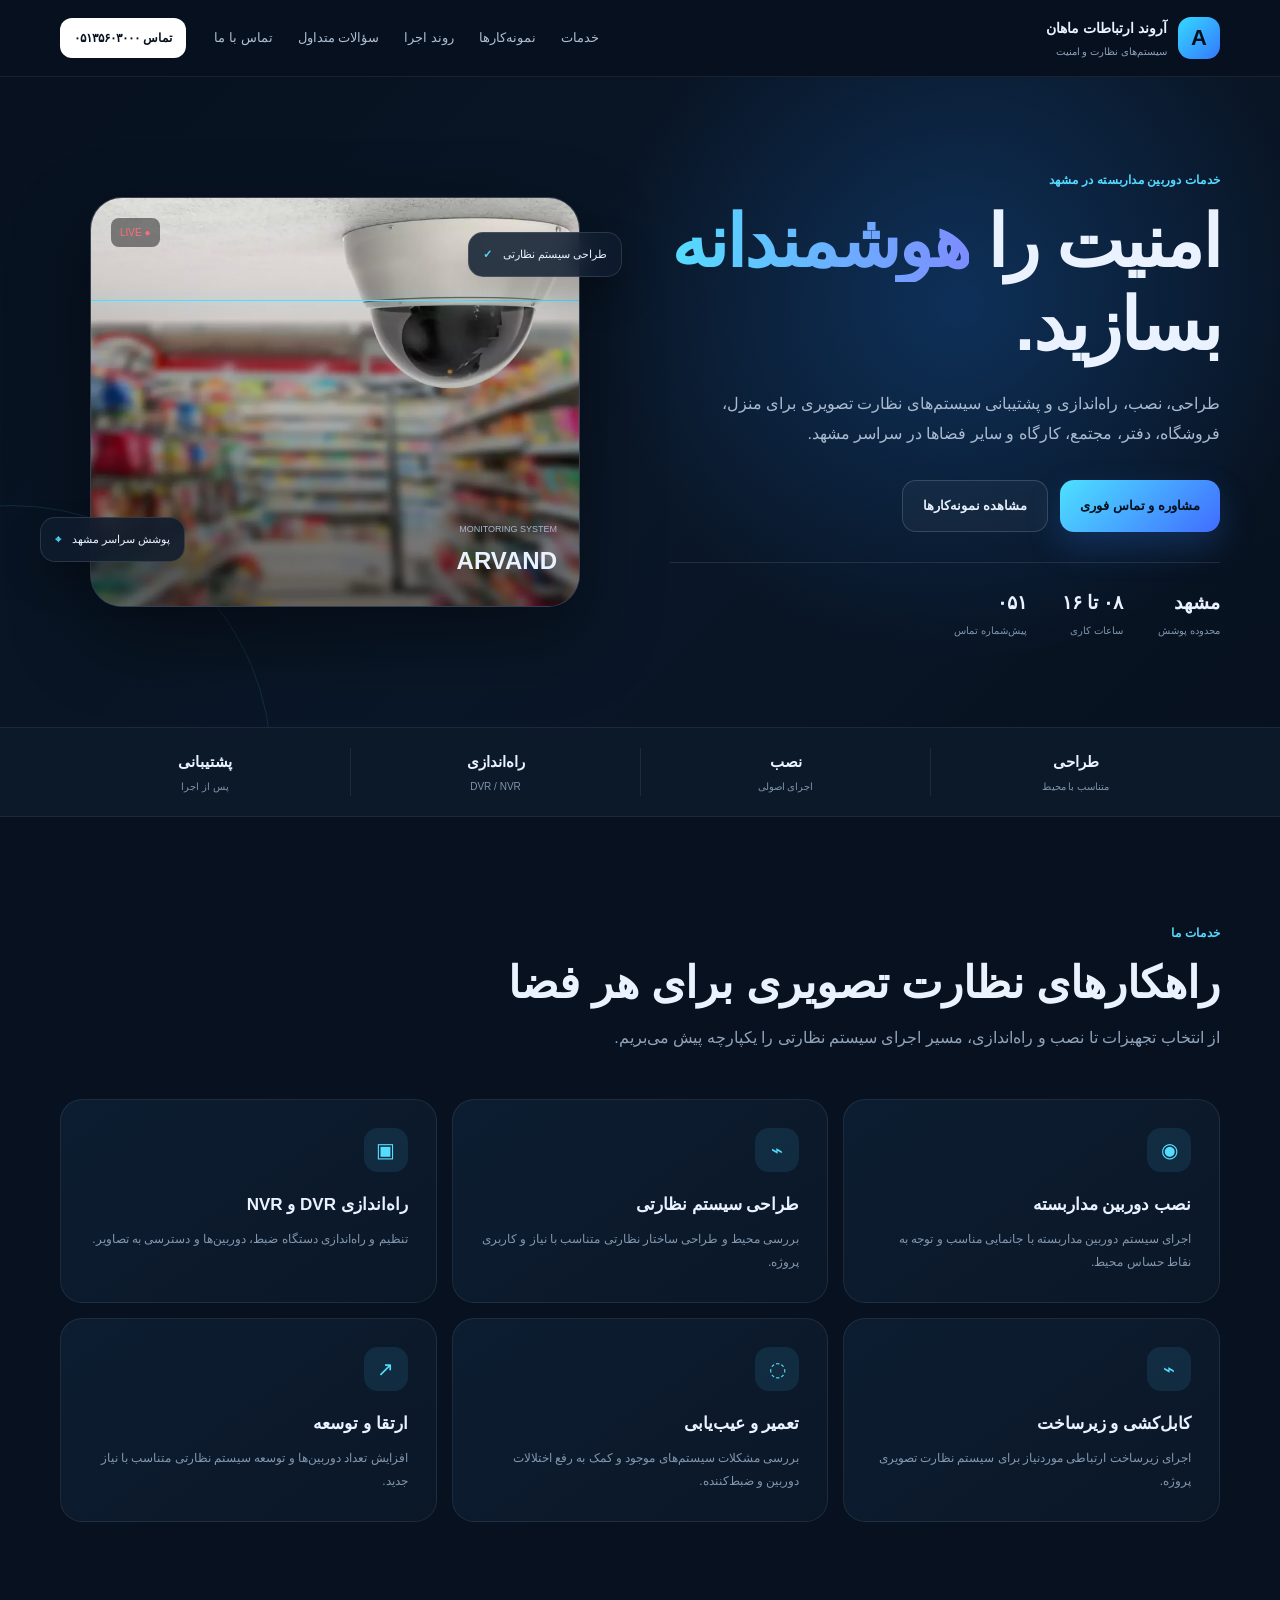
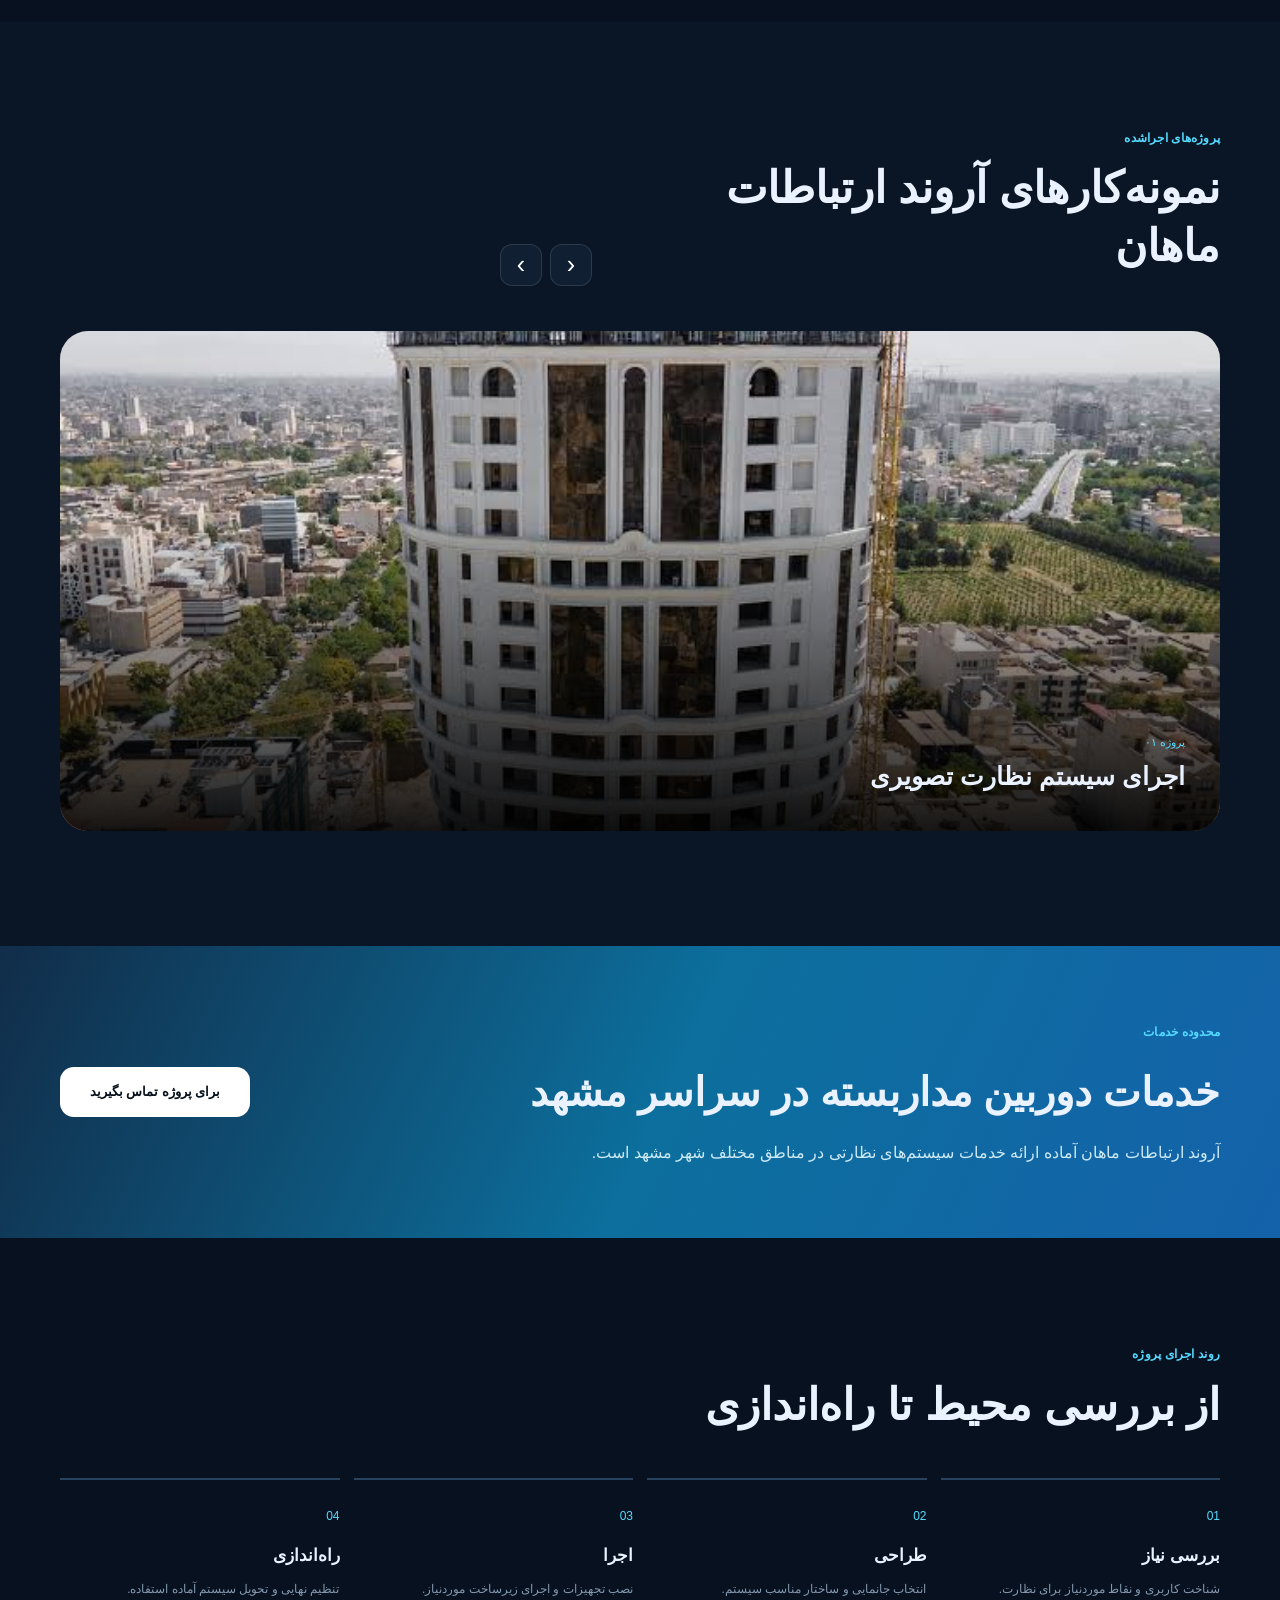
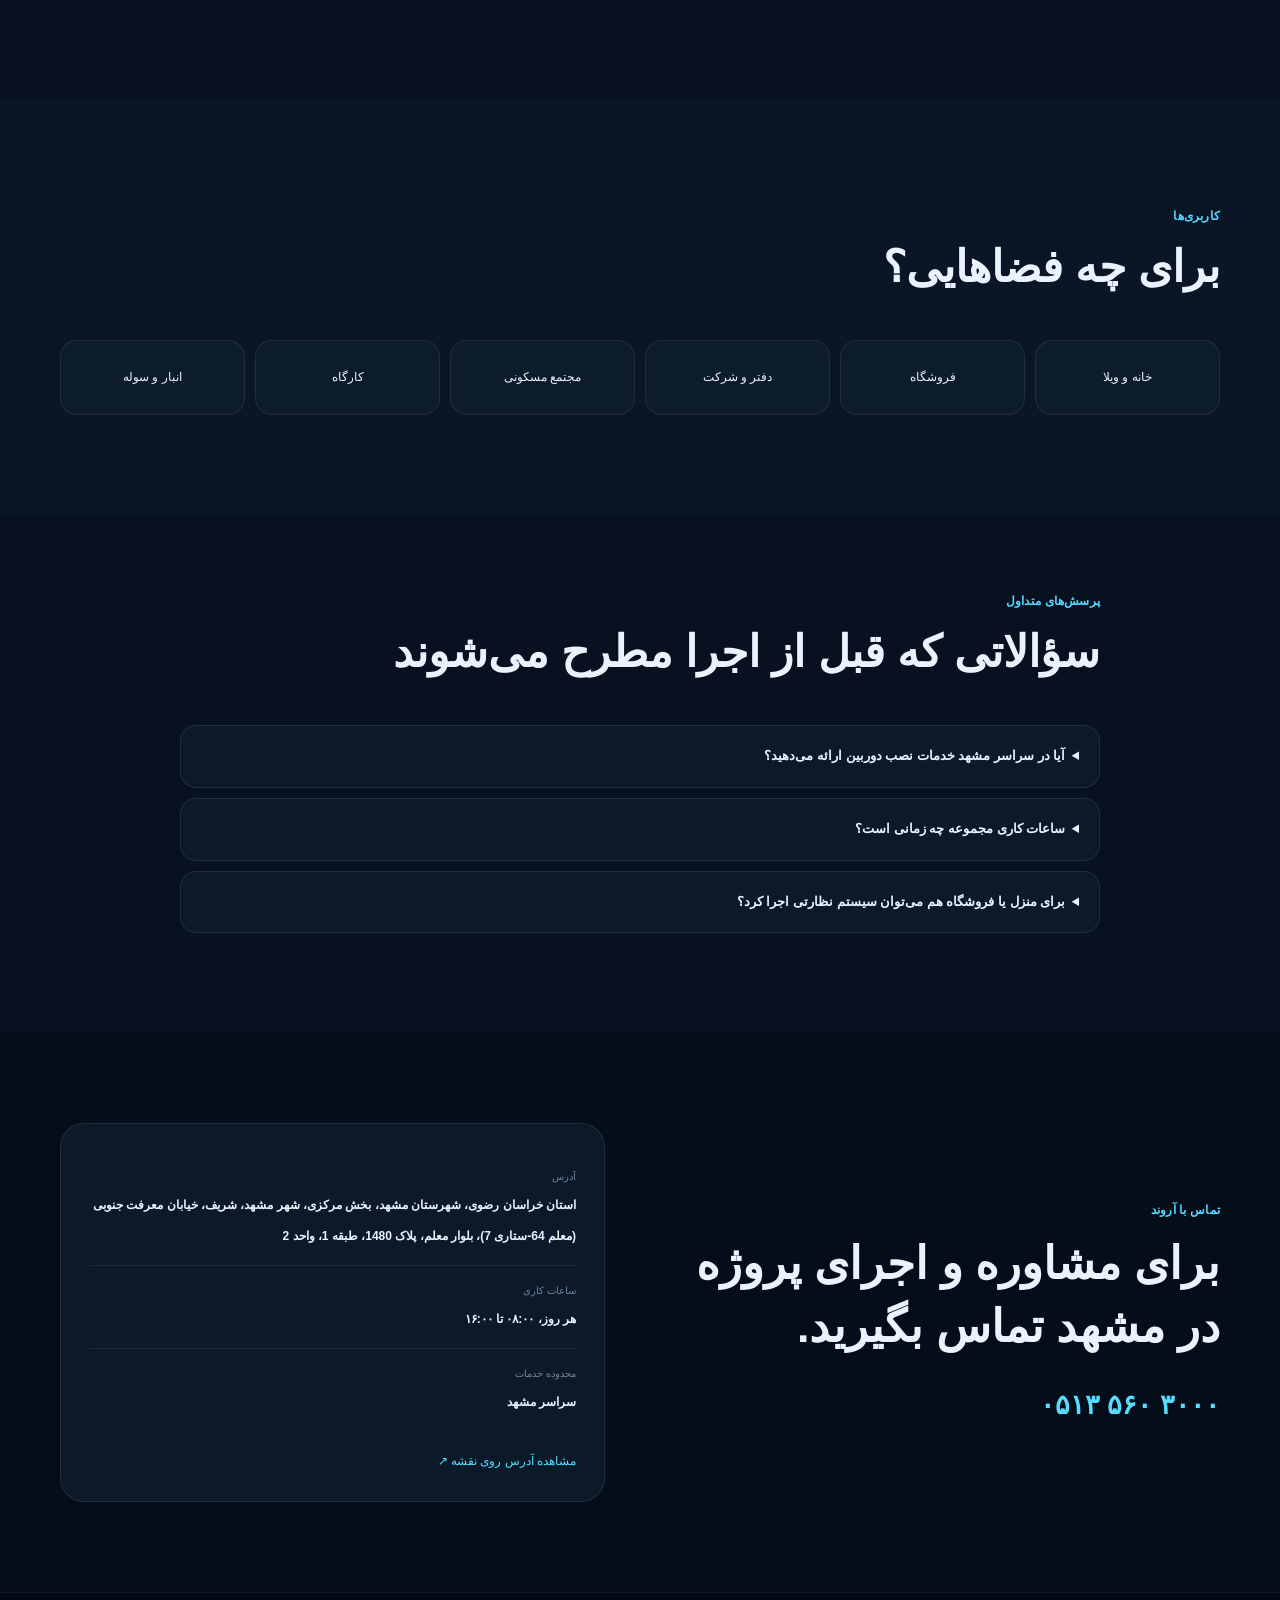
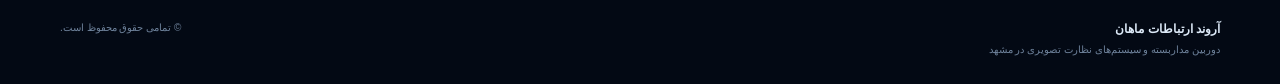
==== commit 8ee3b993: "Update index.html" ====
--- a/index.html
+++ b/index.html
@@ -228,7 +228,7 @@
           <div>
             <span class="eyebrow">پروژه‌های اجراشده</span>
             <h2>نمونه‌کارهای آروند ارتباطات ماهان</h2>
-            <p>تصاویر واقعی پروژه‌های خودتان را در فایل‌های داخل پوشه <code>images</code> جایگزین کنید.</p>
+           
           </div>
           <div class="slider-controls">
             <button id="prevProject" aria-label="نمونه‌کار قبلی">‹</button>
--- a/style.css
+++ b/style.css
@@ -0,0 +1 @@
+*{box-sizing:border-box}html{scroll-behavior:smooth}body{margin:0;font-family:"Vazirmatn",Tahoma,sans-serif;background:#07111f;color:#eaf2ff;line-height:1.9}a{text-decoration:none;color:inherit}img{max-width:100%;display:block}.container{width:min(1160px,calc(100% - 36px));margin:auto}.site-header{position:sticky;top:0;z-index:100;background:rgba(7,17,31,.88);backdrop-filter:blur(18px);border-bottom:1px solid rgba(255,255,255,.08)}.nav-wrap{min-height:76px;display:flex;align-items:center;gap:28px}.brand{display:flex;align-items:center;gap:11px;min-width:max-content}.brand-mark{width:42px;height:42px;border-radius:13px;display:grid;place-items:center;background:linear-gradient(135deg,#35d9ff,#3478ff);font-weight:900;color:#06101c;font-size:22px}.brand strong{display:block;font-size:14px}.brand small{display:block;color:#8da1bb;font-size:10px}.desktop-nav{display:flex;gap:25px;margin-right:auto;color:#aebed2;font-size:13px}.desktop-nav a:hover{color:#fff}.nav-call{font-size:12px;background:#fff;color:#07111f;border-radius:12px;padding:9px 14px;font-weight:800}.hero{overflow:hidden;position:relative;background:radial-gradient(circle at 75% 35%,rgba(28,135,255,.23),transparent 34%),linear-gradient(135deg,#07111f 0%,#0a1728 55%,#07111f 100%)}.hero:before{content:"";position:absolute;width:520px;height:520px;border:1px solid rgba(71,207,255,.13);border-radius:50%;left:-250px;bottom:-300px}.hero-grid{min-height:650px;display:grid;grid-template-columns:1fr 1fr;align-items:center;gap:60px;padding:70px 0}.eyebrow{display:inline-flex;color:#55d9ff;font-size:12px;font-weight:800;letter-spacing:.2px;margin-bottom:10px}.hero h1{font-size:clamp(42px,6vw,72px);line-height:1.15;margin:0 0 22px;font-weight:900;letter-spacing:-2px}.hero h1 span{background:linear-gradient(90deg,#54dcff,#7d8cff);-webkit-background-clip:text;background-clip:text;color:transparent}.hero-text{max-width:600px;color:#aabbd0;font-size:16px}.hero-actions{display:flex;gap:12px;flex-wrap:wrap;margin:30px 0}.btn{display:inline-flex;align-items:center;justify-content:center;padding:13px 20px;border-radius:14px;font-weight:800;font-size:13px;transition:.2s}.btn-primary{background:linear-gradient(135deg,#4de1ff,#416cff);color:#04101c;box-shadow:0 15px 35px rgba(50,130,255,.22)}.btn-ghost{border:1px solid rgba(255,255,255,.15);color:#e7f0fb;background:rgba(255,255,255,.04)}.btn:hover{transform:translateY(-2px)}.hero-facts{display:flex;gap:35px;border-top:1px solid rgba(255,255,255,.1);padding-top:22px}.hero-facts div{display:flex;flex-direction:column}.hero-facts b{font-size:19px}.hero-facts span{font-size:10px;color:#7f94ad}.hero-visual{position:relative;min-height:470px;display:grid;place-items:center}.camera-frame{width:min(490px,100%);height:410px;overflow:hidden;border-radius:32px;border:1px solid rgba(255,255,255,.16);position:relative;box-shadow:0 30px 80px rgba(0,0,0,.45);background:#0d1c2e}.camera-frame:after{content:"";position:absolute;inset:0;background:linear-gradient(180deg,rgba(0,0,0,.02),rgba(0,0,0,.55))}.camera-frame img{width:100%;height:100%;object-fit:cover}.scan-line{position:absolute;z-index:3;left:0;right:0;top:25%;height:1px;background:#4de1ff;box-shadow:0 0 14px #4de1ff;animation:scan 4s infinite ease-in-out}.camera-badge{position:absolute;z-index:4;top:20px;left:20px;background:rgba(0,0,0,.45);padding:5px 9px;border-radius:8px;font-size:10px;color:#ff6d7a}.camera-info{position:absolute;z-index:4;bottom:22px;right:22px;display:flex;flex-direction:column}.camera-info span{font-size:9px;color:#a6bad0}.camera-info strong{font-size:24px}.floating-card{position:absolute;z-index:6;background:rgba(15,29,47,.86);backdrop-filter:blur(14px);border:1px solid rgba(255,255,255,.12);border-radius:15px;padding:11px 14px;font-size:11px;box-shadow:0 18px 35px rgba(0,0,0,.25)}.floating-card b{color:#53ddff;margin-right:8px}.card-one{right:-12px;top:65px}.card-two{left:-20px;bottom:75px}@keyframes scan{0%,100%{top:20%;opacity:.3}50%{top:80%;opacity:1}}.trust-strip{background:#0b1929;border-top:1px solid rgba(255,255,255,.07);border-bottom:1px solid rgba(255,255,255,.07)}.trust-grid{display:grid;grid-template-columns:repeat(4,1fr);padding:20px 0}.trust-grid div{text-align:center;border-left:1px solid rgba(255,255,255,.08)}.trust-grid div:last-child{border-left:0}.trust-grid strong,.trust-grid span{display:block}.trust-grid strong{font-size:15px}.trust-grid span{font-size:10px;color:#7f94ad}.section{padding:100px 0;background:#07111f}.section-heading{max-width:720px;margin-bottom:45px}.section-heading h2{font-size:clamp(28px,4vw,44px);line-height:1.3;margin:0 0 12px}.section-heading p{color:#8fa3bb;margin:0}.services-grid{display:grid;grid-template-columns:repeat(3,1fr);gap:15px}.service-card{padding:28px;background:linear-gradient(145deg,#0d1d31,#0a1727);border:1px solid rgba(255,255,255,.08);border-radius:22px;transition:.25s}.service-card:hover{transform:translateY(-5px);border-color:rgba(78,218,255,.3)}.service-icon{display:grid;place-items:center;width:44px;height:44px;border-radius:14px;background:rgba(67,214,255,.1);color:#55ddff;font-size:20px;margin-bottom:17px}.service-card h3{margin:0 0 7px;font-size:17px}.service-card p{margin:0;color:#8297af;font-size:12px}.projects-section{background:#0a1625}.section-heading-row{display:flex;justify-content:space-between;align-items:end;gap:25px}.slider-controls{display:flex;gap:8px}.slider-controls button{width:42px;height:42px;border-radius:12px;border:1px solid rgba(255,255,255,.12);background:#101f32;color:#fff;font-size:25px;cursor:pointer}.project-slider{position:relative;min-height:500px;border-radius:28px;overflow:hidden;background:#101c2b}.project-slide{display:none;position:relative;height:500px}.project-slide.active{display:block}.project-slide img{width:100%;height:100%;object-fit:cover}.project-slide:after{content:"";position:absolute;inset:35% 0 0;background:linear-gradient(transparent,rgba(0,0,0,.9))}.project-caption{position:absolute;z-index:3;bottom:30px;right:35px;left:35px}.project-caption span{display:block;color:#55dcff;font-size:11px}.project-caption strong{font-size:25px}.slider-dots{display:flex;justify-content:center;gap:7px;margin-top:15px}.slider-dots button{width:7px;height:7px;border:0;border-radius:50%;background:#45566c;padding:0}.slider-dots button.active{width:25px;border-radius:10px;background:#4fdcff}.coverage{padding:70px 0;background:linear-gradient(115deg,#112d49,#0c6f9d 52%,#1462aa)}.coverage-inner{display:flex;align-items:center;justify-content:space-between;gap:35px}.coverage h2{font-size:clamp(25px,4vw,40px);margin:0 0 8px}.coverage p{margin:0;color:#cce9f6}.btn-light{background:#fff;color:#06101b;min-width:190px}.process-grid{display:grid;grid-template-columns:repeat(4,1fr);gap:14px}.process-item{border-top:2px solid #29435f;padding-top:20px}.process-item span{font-size:12px;color:#55dcff}.process-item h3{margin:10px 0 5px;font-size:17px}.process-item p{color:#8398af;font-size:12px;margin:0}.use-cases{background:#0a1625}.use-grid{display:grid;grid-template-columns:repeat(6,1fr);gap:10px}.use-grid div{padding:25px 10px;text-align:center;border:1px solid rgba(255,255,255,.08);border-radius:17px;background:#0d1c2d;font-size:12px}.faq-section{padding-top:70px}.faq-wrap{max-width:920px}.faq-list{display:grid;gap:10px}.faq-list details{border:1px solid rgba(255,255,255,.09);border-radius:16px;background:#0b1929;padding:0 20px}.faq-list summary{cursor:pointer;padding:18px 0;font-weight:700;font-size:13px}.faq-list p{color:#8499b1;font-size:12px;margin:0 0 18px}.contact-section{padding:90px 0;background:#050d18}.contact-grid{display:grid;grid-template-columns:1fr 1fr;gap:70px;align-items:center}.contact-grid h2{font-size:clamp(28px,4vw,45px);line-height:1.4;margin:0 0 22px}.phone-large{display:inline-block;font-size:27px;font-weight:900;color:#55dcff;direction:ltr}.contact-card{padding:28px;border-radius:24px;background:#0b1929;border:1px solid rgba(255,255,255,.09)}.contact-row{padding:15px 0;border-bottom:1px solid rgba(255,255,255,.07)}.contact-row:last-of-type{border:0}.contact-row span{display:block;color:#6f849d;font-size:10px;margin-bottom:3px}.contact-row strong{font-size:12px;line-height:2}.map-link{display:block;margin-top:18px;color:#55dcff;font-size:12px}.footer{background:#030914;border-top:1px solid rgba(255,255,255,.07);padding:25px 0;color:#6f839c;font-size:10px}.footer-inner{display:flex;justify-content:space-between;gap:20px}.footer strong{display:block;color:#dce9f7;font-size:12px}.mobile-call{display:none}@media(max-width:900px){.desktop-nav{display:none}.nav-call{margin-right:auto}.hero-grid{grid-template-columns:1fr;padding:55px 0}.hero-copy{text-align:center}.hero-text{margin-left:auto;margin-right:auto}.hero-actions{justify-content:center}.hero-facts{justify-content:center}.hero-visual{min-height:390px}.camera-frame{height:360px}.services-grid{grid-template-columns:repeat(2,1fr)}.process-grid{grid-template-columns:repeat(2,1fr)}.use-grid{grid-template-columns:repeat(3,1fr)}.contact-grid{grid-template-columns:1fr;gap:35px}.coverage-inner{align-items:flex-start;flex-direction:column}}@media(max-width:600px){.container{width:min(100% - 24px,1160px)}body{padding-bottom:66px}.site-header{position:relative}.nav-wrap{min-height:68px}.brand strong{font-size:12px}.nav-call{font-size:10px;padding:8px 10px}.hero-grid{gap:20px;padding:45px 0 35px}.hero h1{font-size:42px;letter-spacing:-1px}.hero-text{font-size:13px}.hero-facts{gap:18px}.hero-facts b{font-size:15px}.hero-visual{min-height:330px}.camera-frame{height:300px;border-radius:24px}.floating-card{font-size:9px}.card-one{right:0;top:35px}.card-two{left:0;bottom:40px}.trust-grid{grid-template-columns:repeat(2,1fr);gap:15px}.trust-grid div{border:0}.section{padding:70px 0}.section-heading{margin-bottom:30px}.section-heading h2{font-size:28px}.services-grid{grid-template-columns:1fr}.service-card{padding:22px}.section-heading-row{align-items:flex-start}.slider-controls{display:none}.project-slider{min-height:350px}.project-slide{height:350px}.project-caption{right:20px;left:20px;bottom:20px}.project-caption strong{font-size:18px}.coverage{padding:55px 0}.coverage h2{font-size:27px}.process-grid{grid-template-columns:1fr}.use-grid{grid-template-columns:repeat(2,1fr)}.contact-section{padding:65px 0}.contact-grid h2{font-size:29px}.phone-large{font-size:23px}.footer-inner{flex-direction:column}.mobile-call{display:flex;position:fixed;z-index:200;bottom:0;right:0;left:0;height:58px;background:linear-gradient(90deg,#48dfff,#416cff);color:#03101c;align-items:center;justify-content:center;font-weight:900;font-size:13px}.project-slide img{object-position:center}.faq-list summary{font-size:12px}}
